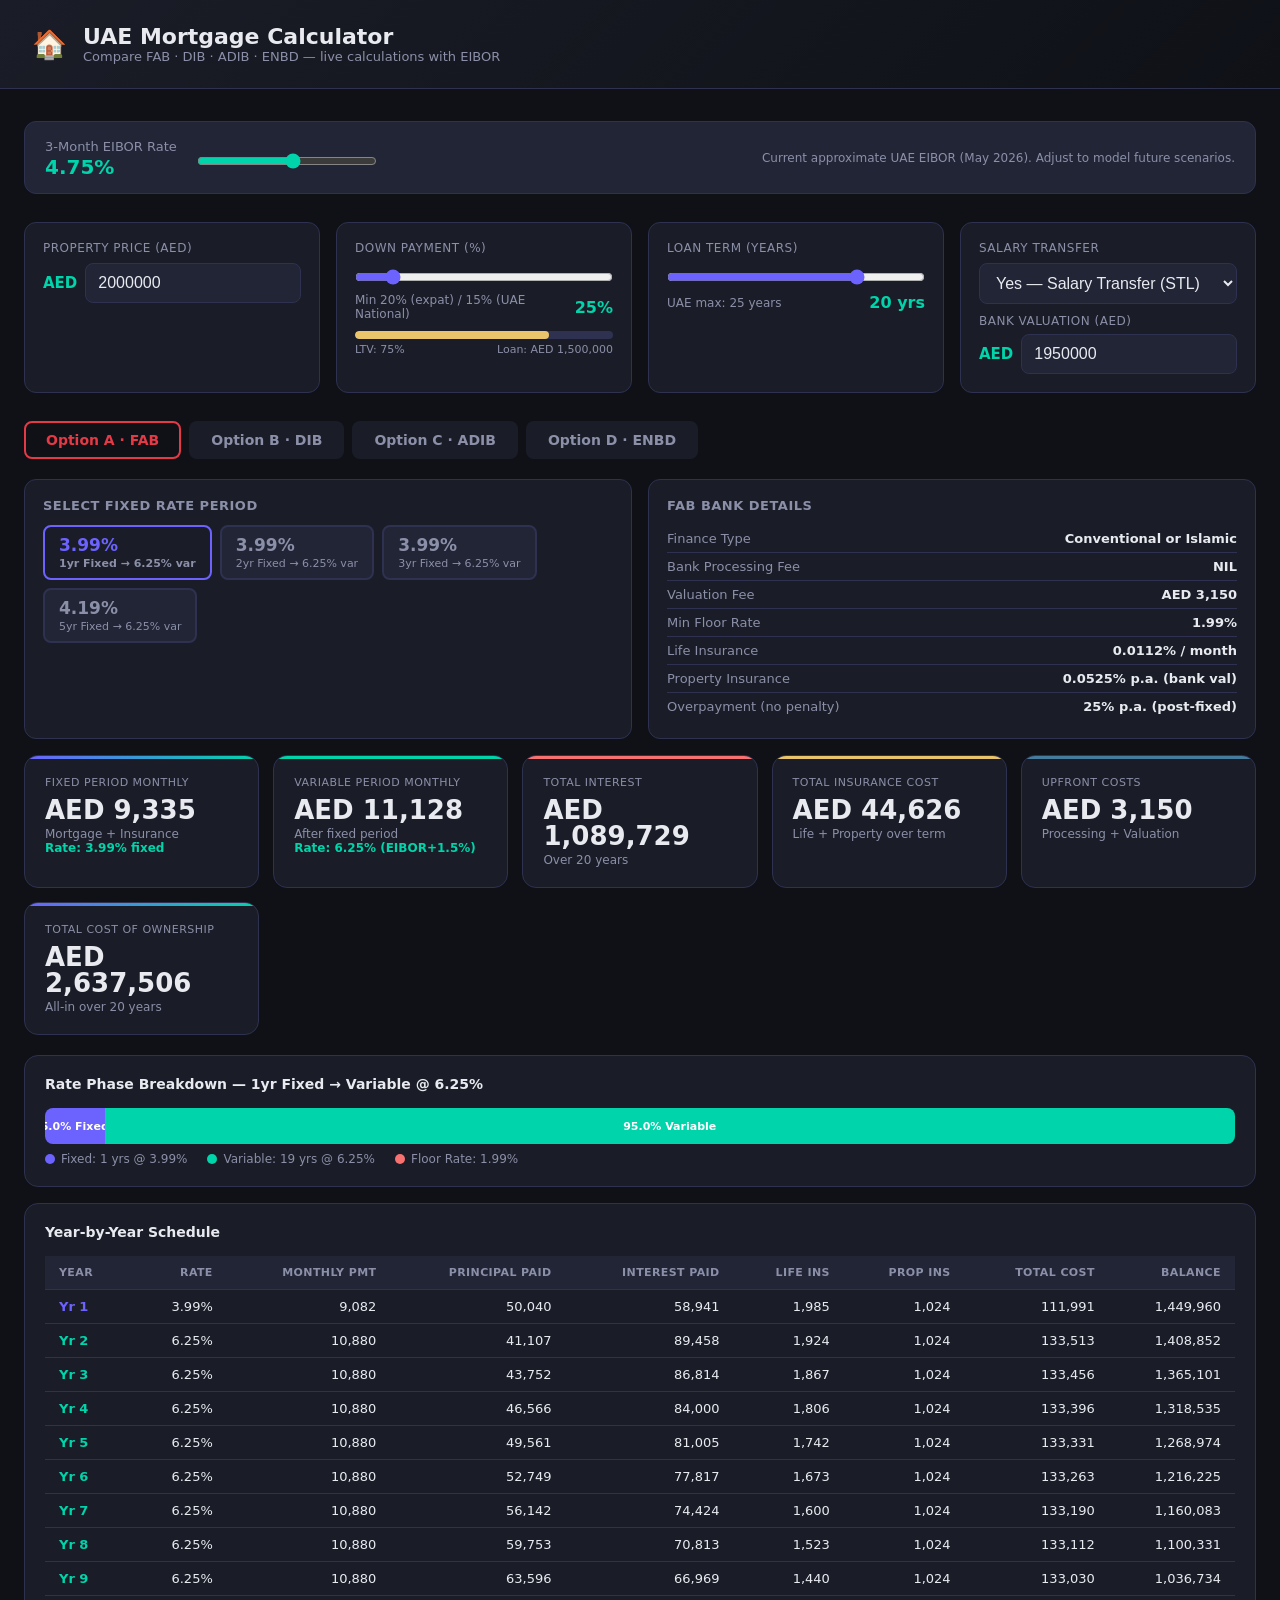
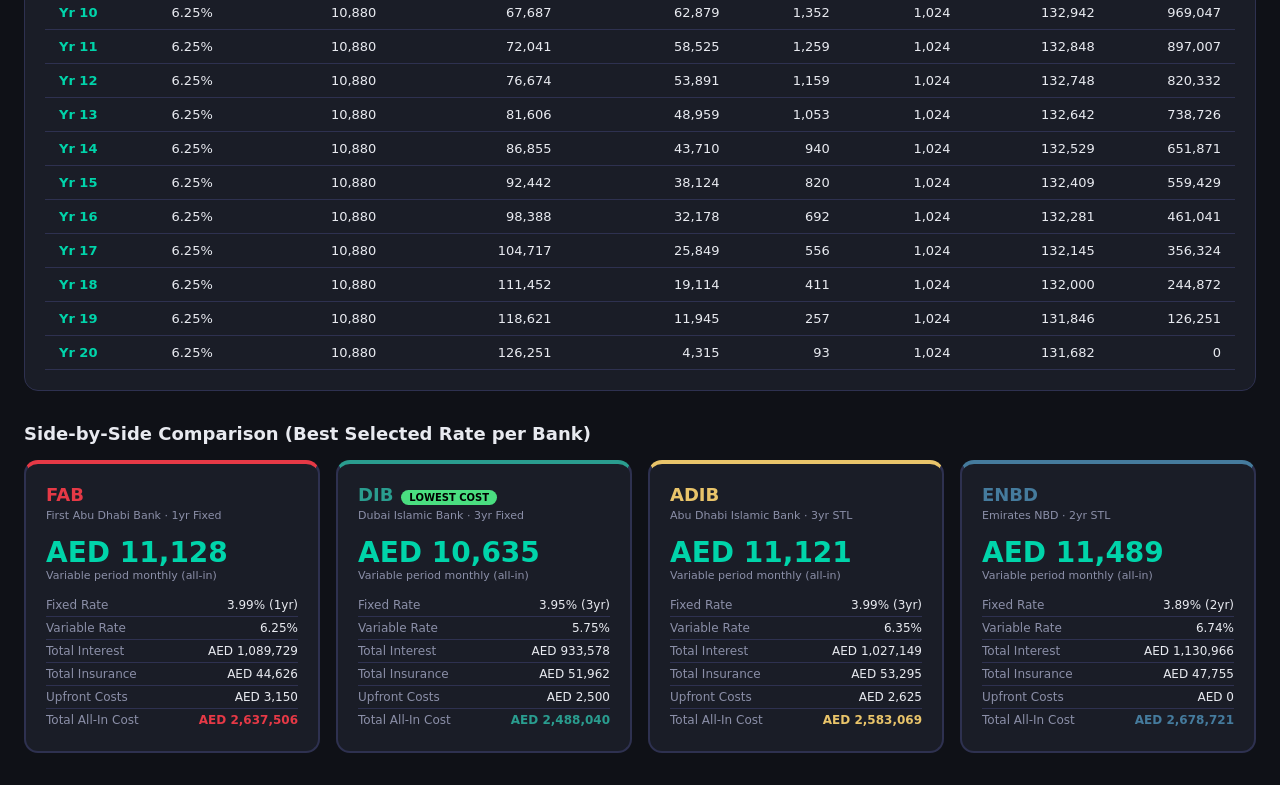
==== index.html @ 743ccb56 "Add UAE mortgage calculator with FAB, DIB, ADIB, ENBD comparison Interactive single-page calculator " ====
<!DOCTYPE html>
<html lang="en">
<head>
<meta charset="UTF-8">
<meta name="viewport" content="width=device-width, initial-scale=1.0">
<title>UAE Mortgage Calculator</title>
<style>
  :root {
    --bg: #0f1117;
    --surface: #1a1d27;
    --surface2: #222536;
    --border: #2e3150;
    --accent: #6c63ff;
    --accent2: #00d4aa;
    --text: #e8eaf0;
    --muted: #8b8fa8;
    --fab: #e63946;
    --dib: #2a9d8f;
    --adib: #e9c46a;
    --enbd: #457b9d;
    --green: #4ade80;
    --red: #f87171;
  }
  * { box-sizing: border-box; margin: 0; padding: 0; }
  body { background: var(--bg); color: var(--text); font-family: 'Segoe UI', system-ui, sans-serif; min-height: 100vh; }

  header {
    background: linear-gradient(135deg, #1a1d27 0%, #0f1117 100%);
    border-bottom: 1px solid var(--border);
    padding: 24px 32px;
    display: flex; align-items: center; gap: 16px;
  }
  header .logo { font-size: 28px; }
  header h1 { font-size: 22px; font-weight: 700; }
  header p { color: var(--muted); font-size: 13px; }

  .container { max-width: 1280px; margin: 0 auto; padding: 32px 24px; }

  /* EIBOR banner */
  .eibor-bar {
    background: var(--surface2);
    border: 1px solid var(--border);
    border-radius: 12px;
    padding: 14px 20px;
    display: flex; align-items: center; gap: 20px;
    margin-bottom: 28px; flex-wrap: wrap;
  }
  .eibor-bar label { color: var(--muted); font-size: 13px; }
  .eibor-bar .val { font-size: 20px; font-weight: 700; color: var(--accent2); }
  .eibor-bar input[type=range] { accent-color: var(--accent2); width: 180px; }
  .eibor-note { font-size: 12px; color: var(--muted); margin-left: auto; }

  /* Input grid */
  .inputs-grid {
    display: grid;
    grid-template-columns: repeat(auto-fit, minmax(220px, 1fr));
    gap: 16px;
    margin-bottom: 28px;
  }
  .input-card {
    background: var(--surface);
    border: 1px solid var(--border);
    border-radius: 12px;
    padding: 18px;
  }
  .input-card label { display: block; font-size: 12px; color: var(--muted); margin-bottom: 8px; letter-spacing: .5px; text-transform: uppercase; }
  .input-card .input-row { display: flex; align-items: center; gap: 8px; }
  .input-card .prefix { color: var(--accent2); font-weight: 700; font-size: 15px; }
  .input-card input[type=number], .input-card select {
    background: var(--surface2);
    border: 1px solid var(--border);
    color: var(--text);
    border-radius: 8px;
    padding: 10px 12px;
    font-size: 16px;
    width: 100%;
    outline: none;
    transition: border-color .2s;
  }
  .input-card input[type=number]:focus, .input-card select:focus { border-color: var(--accent); }
  .input-card select option { background: var(--surface2); }
  .slider-val { font-size: 16px; font-weight: 700; color: var(--accent2); min-width: 60px; text-align: right; }
  input[type=range] { width: 100%; accent-color: var(--accent); margin-top: 6px; }

  /* LTV summary */
  .ltv-bar-wrap { margin-top: 10px; }
  .ltv-bar-bg { height: 8px; background: var(--border); border-radius: 4px; overflow: hidden; }
  .ltv-bar-fill { height: 100%; border-radius: 4px; transition: width .4s, background .4s; }
  .ltv-labels { display: flex; justify-content: space-between; font-size: 11px; color: var(--muted); margin-top: 4px; }

  /* Bank tabs */
  .bank-tabs { display: flex; gap: 8px; margin-bottom: 20px; flex-wrap: wrap; }
  .bank-tab {
    padding: 9px 20px; border-radius: 8px; border: 2px solid transparent;
    cursor: pointer; font-size: 14px; font-weight: 600;
    background: var(--surface); color: var(--muted);
    transition: all .2s;
  }
  .bank-tab:hover { color: var(--text); border-color: var(--border); }
  .bank-tab.active { color: #fff; }
  .bank-tab[data-bank=FAB].active { background: var(--fab)22; border-color: var(--fab); color: var(--fab); }
  .bank-tab[data-bank=DIB].active { background: var(--dib)22; border-color: var(--dib); color: var(--dib); }
  .bank-tab[data-bank=ADIB].active { background: var(--adib)22; border-color: var(--adib); color: var(--adib); }
  .bank-tab[data-bank=ENBD].active { background: var(--enbd)22; border-color: var(--enbd); color: var(--enbd); }

  /* Bank panel */
  .bank-panel { display: none; }
  .bank-panel.active { display: block; }

  .panel-top { display: grid; grid-template-columns: 1fr 1fr; gap: 16px; margin-bottom: 16px; }
  @media(max-width: 700px) { .panel-top { grid-template-columns: 1fr; } }

  .rate-selector {
    background: var(--surface);
    border: 1px solid var(--border);
    border-radius: 12px;
    padding: 18px;
  }
  .rate-selector h3 { font-size: 13px; color: var(--muted); margin-bottom: 12px; text-transform: uppercase; letter-spacing: .5px; }
  .rate-options { display: flex; flex-wrap: wrap; gap: 8px; }
  .rate-opt {
    padding: 8px 14px; border-radius: 8px;
    border: 2px solid var(--border);
    background: var(--surface2);
    color: var(--muted); cursor: pointer; font-size: 13px;
    transition: all .2s;
  }
  .rate-opt:hover { border-color: var(--accent); color: var(--text); }
  .rate-opt.selected { border-color: var(--accent); background: var(--accent)22; color: var(--accent); font-weight: 600; }
  .rate-opt .rate-pct { font-size: 17px; font-weight: 700; display: block; }
  .rate-opt .rate-lbl { font-size: 11px; color: var(--muted); }

  .bank-info-card {
    background: var(--surface);
    border: 1px solid var(--border);
    border-radius: 12px;
    padding: 18px;
  }
  .bank-info-card h3 { font-size: 13px; color: var(--muted); margin-bottom: 12px; text-transform: uppercase; letter-spacing: .5px; }
  .info-row { display: flex; justify-content: space-between; align-items: center; padding: 6px 0; border-bottom: 1px solid var(--border); font-size: 13px; }
  .info-row:last-child { border-bottom: none; }
  .info-row .k { color: var(--muted); }
  .info-row .v { font-weight: 600; color: var(--text); }

  /* Results grid */
  .results-grid {
    display: grid;
    grid-template-columns: repeat(auto-fit, minmax(200px, 1fr));
    gap: 14px;
    margin-bottom: 20px;
  }
  .result-card {
    background: var(--surface);
    border: 1px solid var(--border);
    border-radius: 14px;
    padding: 20px;
    position: relative;
    overflow: hidden;
  }
  .result-card::before {
    content: '';
    position: absolute; top: 0; left: 0; right: 0;
    height: 3px;
    border-radius: 14px 14px 0 0;
  }
  .result-card.accent1::before { background: linear-gradient(90deg, var(--accent), var(--accent2)); }
  .result-card.accent2::before { background: var(--accent2); }
  .result-card.accent3::before { background: var(--red); }
  .result-card.accent4::before { background: var(--adib); }
  .result-card.accent5::before { background: var(--enbd); }
  .result-card .rc-label { font-size: 11px; color: var(--muted); text-transform: uppercase; letter-spacing: .5px; margin-bottom: 8px; }
  .result-card .rc-value { font-size: 26px; font-weight: 800; color: var(--text); line-height: 1; }
  .result-card .rc-sub { font-size: 12px; color: var(--muted); margin-top: 4px; }
  .result-card .rc-aed { font-size: 12px; color: var(--accent2); font-weight: 600; }

  /* Amortisation breakdown */
  .breakdown-wrap {
    background: var(--surface);
    border: 1px solid var(--border);
    border-radius: 14px;
    padding: 20px;
    margin-bottom: 16px;
  }
  .breakdown-wrap h3 { font-size: 14px; font-weight: 700; margin-bottom: 16px; }
  .phase-bar { display: flex; height: 36px; border-radius: 8px; overflow: hidden; margin-bottom: 8px; }
  .phase-seg { display: flex; align-items: center; justify-content: center; font-size: 11px; font-weight: 700; color: #fff; transition: width .5s; overflow: hidden; white-space: nowrap; }
  .seg-fixed { background: var(--accent); }
  .seg-variable { background: var(--accent2); }
  .phase-legend { display: flex; gap: 20px; flex-wrap: wrap; }
  .legend-item { display: flex; align-items: center; gap: 6px; font-size: 12px; color: var(--muted); }
  .legend-dot { width: 10px; height: 10px; border-radius: 50%; }

  /* Year-by-year table */
  .table-wrap { overflow-x: auto; margin-top: 16px; }
  table { width: 100%; border-collapse: collapse; font-size: 13px; }
  thead th { background: var(--surface2); padding: 10px 14px; text-align: right; color: var(--muted); font-size: 11px; text-transform: uppercase; letter-spacing: .4px; border-bottom: 1px solid var(--border); }
  thead th:first-child { text-align: left; }
  tbody tr { border-bottom: 1px solid var(--border); transition: background .15s; }
  tbody tr:hover { background: var(--surface2); }
  tbody td { padding: 9px 14px; text-align: right; }
  tbody td:first-child { text-align: left; color: var(--muted); font-weight: 600; }
  .phase-fixed-row { color: var(--accent) !important; }
  .phase-var-row { color: var(--accent2) !important; }

  /* Comparison section */
  .compare-section { margin-top: 32px; }
  .compare-section h2 { font-size: 18px; font-weight: 700; margin-bottom: 16px; }
  .compare-grid { display: grid; grid-template-columns: repeat(auto-fit, minmax(260px, 1fr)); gap: 16px; }
  .compare-card {
    background: var(--surface);
    border: 2px solid var(--border);
    border-radius: 14px;
    padding: 20px;
    transition: border-color .2s, transform .15s;
    cursor: pointer;
  }
  .compare-card:hover { transform: translateY(-2px); }
  .compare-card[data-bank=FAB] { border-top: 4px solid var(--fab); }
  .compare-card[data-bank=DIB] { border-top: 4px solid var(--dib); }
  .compare-card[data-bank=ADIB] { border-top: 4px solid var(--adib); }
  .compare-card[data-bank=ENBD] { border-top: 4px solid var(--enbd); }
  .compare-card .cc-bank { font-size: 18px; font-weight: 800; margin-bottom: 4px; }
  .compare-card .cc-type { font-size: 11px; color: var(--muted); margin-bottom: 14px; }
  .compare-card .cc-monthly { font-size: 28px; font-weight: 800; color: var(--accent2); }
  .compare-card .cc-monthly-lbl { font-size: 11px; color: var(--muted); }
  .compare-card .cc-rows { margin-top: 12px; }
  .compare-card .cc-row { display: flex; justify-content: space-between; font-size: 12px; padding: 4px 0; border-bottom: 1px solid var(--border); }
  .compare-card .cc-row:last-child { border: none; }
  .compare-card .cc-row .ck { color: var(--muted); }
  .badge-best { background: var(--green); color: #000; font-size: 10px; font-weight: 700; padding: 2px 8px; border-radius: 20px; margin-left: 8px; }

  /* Responsive */
  @media(max-width: 600px) {
    .container { padding: 16px 12px; }
    header { padding: 16px; }
    .result-card .rc-value { font-size: 20px; }
  }
</style>
</head>
<body>

<header>
  <div class="logo">🏠</div>
  <div>
    <h1>UAE Mortgage Calculator</h1>
    <p>Compare FAB · DIB · ADIB · ENBD — live calculations with EIBOR</p>
  </div>
</header>

<div class="container">

  <!-- EIBOR slider -->
  <div class="eibor-bar">
    <div>
      <label>3-Month EIBOR Rate</label>
      <div class="val" id="eiborVal">4.75%</div>
    </div>
    <input type="range" id="eiborSlider" min="1" max="8" step="0.05" value="4.75">
    <div class="eibor-note">Current approximate UAE EIBOR (May 2026). Adjust to model future scenarios.</div>
  </div>

  <!-- Inputs -->
  <div class="inputs-grid">
    <div class="input-card">
      <label>Property Price (AED)</label>
      <div class="input-row">
        <span class="prefix">AED</span>
        <input type="number" id="propPrice" value="2000000" min="500000" step="50000">
      </div>
    </div>
    <div class="input-card">
      <label>Down Payment (%)</label>
      <input type="range" id="dpSlider" min="20" max="60" step="1" value="25">
      <div style="display:flex;justify-content:space-between;align-items:center;margin-top:4px">
        <span style="font-size:12px;color:var(--muted)">Min 20% (expat) / 15% (UAE National)</span>
        <span class="slider-val" id="dpVal">25%</span>
      </div>
      <div class="ltv-bar-wrap">
        <div class="ltv-bar-bg"><div class="ltv-bar-fill" id="ltvFill" style="width:75%;background:var(--accent)"></div></div>
        <div class="ltv-labels"><span>LTV: <span id="ltvPct">75%</span></span><span>Loan: AED <span id="loanAmt">1,500,000</span></span></div>
      </div>
    </div>
    <div class="input-card">
      <label>Loan Term (Years)</label>
      <input type="range" id="termSlider" min="5" max="25" step="1" value="20">
      <div style="display:flex;justify-content:space-between;align-items:center;margin-top:4px">
        <span style="font-size:12px;color:var(--muted)">UAE max: 25 years</span>
        <span class="slider-val" id="termVal">20 yrs</span>
      </div>
    </div>
    <div class="input-card">
      <label>Salary Transfer</label>
      <select id="salaryTransfer">
        <option value="STL">Yes — Salary Transfer (STL)</option>
        <option value="NSTL">No — Non-Salary Transfer (NSTL)</option>
      </select>
      <div style="margin-top:10px">
        <label style="display:block;font-size:12px;color:var(--muted);margin-bottom:6px">Bank Valuation (AED)</label>
        <div class="input-row">
          <span class="prefix">AED</span>
          <input type="number" id="bankVal" value="1950000" min="0" step="50000">
        </div>
      </div>
    </div>
  </div>

  <!-- Bank selector tabs -->
  <div class="bank-tabs">
    <div class="bank-tab active" data-bank="FAB" onclick="switchBank('FAB')">Option A · FAB</div>
    <div class="bank-tab" data-bank="DIB" onclick="switchBank('DIB')">Option B · DIB</div>
    <div class="bank-tab" data-bank="ADIB" onclick="switchBank('ADIB')">Option C · ADIB</div>
    <div class="bank-tab" data-bank="ENBD" onclick="switchBank('ENBD')">Option D · ENBD</div>
  </div>

  <!-- FAB Panel -->
  <div class="bank-panel active" id="panel-FAB">
    <div class="panel-top">
      <div class="rate-selector">
        <h3>Select Fixed Rate Period</h3>
        <div class="rate-options" id="rateOpts-FAB"></div>
      </div>
      <div class="bank-info-card">
        <h3>FAB Bank Details</h3>
        <div class="info-row"><span class="k">Finance Type</span><span class="v">Conventional or Islamic</span></div>
        <div class="info-row"><span class="k">Bank Processing Fee</span><span class="v">NIL</span></div>
        <div class="info-row"><span class="k">Valuation Fee</span><span class="v">AED 3,150</span></div>
        <div class="info-row"><span class="k">Min Floor Rate</span><span class="v">1.99%</span></div>
        <div class="info-row"><span class="k">Life Insurance</span><span class="v">0.0112% / month</span></div>
        <div class="info-row"><span class="k">Property Insurance</span><span class="v">0.0525% p.a. (bank val)</span></div>
        <div class="info-row"><span class="k">Overpayment (no penalty)</span><span class="v">25% p.a. (post-fixed)</span></div>
      </div>
    </div>
    <div class="results-grid" id="results-FAB"></div>
    <div class="breakdown-wrap" id="breakdown-FAB"></div>
    <div class="breakdown-wrap"><h3>Year-by-Year Schedule</h3><div class="table-wrap"><table id="table-FAB"><thead><tr><th>Year</th><th>Rate</th><th>Monthly Pmt</th><th>Principal Paid</th><th>Interest Paid</th><th>Life Ins</th><th>Prop Ins</th><th>Total Cost</th><th>Balance</th></tr></thead><tbody></tbody></table></div></div>
  </div>

  <!-- DIB Panel -->
  <div class="bank-panel" id="panel-DIB">
    <div class="panel-top">
      <div class="rate-selector">
        <h3>Select Fixed Rate Period</h3>
        <div class="rate-options" id="rateOpts-DIB"></div>
      </div>
      <div class="bank-info-card">
        <h3>DIB Bank Details</h3>
        <div class="info-row"><span class="k">Finance Type</span><span class="v">Islamic Only</span></div>
        <div class="info-row"><span class="k">Salary Options</span><span class="v">STL &amp; NSTL</span></div>
        <div class="info-row"><span class="k">Bank Processing Fee</span><span class="v">NIL</span></div>
        <div class="info-row"><span class="k">Valuation Fee</span><span class="v">AED 2,500</span></div>
        <div class="info-row"><span class="k">Min Floor Rate</span><span class="v">1.00%</span></div>
        <div class="info-row"><span class="k">Life Insurance</span><span class="v">0.01849% / month</span></div>
        <div class="info-row"><span class="k">Property Insurance</span><span class="v">0.03325% p.a. (bank val)</span></div>
        <div class="info-row"><span class="k">Overpayment Penalty</span><span class="v">1.05% or AED 10,500 (lower)</span></div>
      </div>
    </div>
    <div class="results-grid" id="results-DIB"></div>
    <div class="breakdown-wrap" id="breakdown-DIB"></div>
    <div class="breakdown-wrap"><h3>Year-by-Year Schedule</h3><div class="table-wrap"><table id="table-DIB"><thead><tr><th>Year</th><th>Rate</th><th>Monthly Pmt</th><th>Principal Paid</th><th>Interest Paid</th><th>Life Ins</th><th>Prop Ins</th><th>Total Cost</th><th>Balance</th></tr></thead><tbody></tbody></table></div></div>
  </div>

  <!-- ADIB Panel -->
  <div class="bank-panel" id="panel-ADIB">
    <div class="panel-top">
      <div class="rate-selector">
        <h3>Select Rate Option</h3>
        <div class="rate-options" id="rateOpts-ADIB"></div>
      </div>
      <div class="bank-info-card">
        <h3>ADIB Bank Details</h3>
        <div class="info-row"><span class="k">Finance Type</span><span class="v">Islamic Only</span></div>
        <div class="info-row"><span class="k">Bank Processing Fee</span><span class="v">NIL</span></div>
        <div class="info-row"><span class="k">Valuation Fee</span><span class="v">AED 2,625</span></div>
        <div class="info-row"><span class="k">Min Floor Rate</span><span class="v" id="adib-floor-display">3.1% (3yr) / 3.25% (5yr)</span></div>
        <div class="info-row"><span class="k">Life Insurance</span><span class="v">0.025% / month (reduces)</span></div>
        <div class="info-row"><span class="k">Property Insurance</span><span class="v">Free</span></div>
        <div class="info-row"><span class="k">Overpayment (no penalty)</span><span class="v">30% p.a.</span></div>
      </div>
    </div>
    <div class="results-grid" id="results-ADIB"></div>
    <div class="breakdown-wrap" id="breakdown-ADIB"></div>
    <div class="breakdown-wrap"><h3>Year-by-Year Schedule</h3><div class="table-wrap"><table id="table-ADIB"><thead><tr><th>Year</th><th>Rate</th><th>Monthly Pmt</th><th>Principal Paid</th><th>Interest Paid</th><th>Life Ins</th><th>Prop Ins</th><th>Total Cost</th><th>Balance</th></tr></thead><tbody></tbody></table></div></div>
  </div>

  <!-- ENBD Panel -->
  <div class="bank-panel" id="panel-ENBD">
    <div class="panel-top">
      <div class="rate-selector">
        <h3>Select Rate Option</h3>
        <div class="rate-options" id="rateOpts-ENBD"></div>
      </div>
      <div class="bank-info-card">
        <h3>ENBD Bank Details</h3>
        <div class="info-row"><span class="k">Finance Type</span><span class="v">Conventional Only</span></div>
        <div class="info-row"><span class="k">Bank Processing Fee</span><span class="v">NIL</span></div>
        <div class="info-row"><span class="k">Valuation Fee</span><span class="v">NIL</span></div>
        <div class="info-row"><span class="k">Min Floor Rate</span><span class="v">No floor rate</span></div>
        <div class="info-row"><span class="k">Life Insurance</span><span class="v">0.0171% / month (optional)</span></div>
        <div class="info-row"><span class="k">Property Insurance</span><span class="v">0.005% / month</span></div>
        <div class="info-row"><span class="k">Overpayment (no penalty)</span><span class="v">25% p.a.</span></div>
      </div>
    </div>
    <div class="results-grid" id="results-ENBD"></div>
    <div class="breakdown-wrap" id="breakdown-ENBD"></div>
    <div class="breakdown-wrap"><h3>Year-by-Year Schedule</h3><div class="table-wrap"><table id="table-ENBD"><thead><tr><th>Year</th><th>Rate</th><th>Monthly Pmt</th><th>Monthly Pmt</th><th>Principal Paid</th><th>Interest Paid</th><th>Life Ins</th><th>Prop Ins</th><th>Total Cost</th><th>Balance</th></tr></thead><tbody></tbody></table></div></div>
  </div>

  <!-- Comparison -->
  <div class="compare-section">
    <h2>Side-by-Side Comparison (Best Selected Rate per Bank)</h2>
    <div class="compare-grid" id="compareGrid"></div>
  </div>

</div>

<script>
// ── State ───────────────────────────────────────────────
let state = {
  propPrice: 2000000,
  dpPct: 25,
  term: 20,
  eibor: 4.75,
  salaryTransfer: 'STL',
  bankVal: 1950000,
  selectedRates: { FAB: 0, DIB: 0, ADIB: 0, ENBD: 0 },
  activeBank: 'FAB'
};

// ── Bank configurations ─────────────────────────────────
function getBankConfig(eibor, stl) {
  const e3 = eibor; // 3-month EIBOR
  const e1 = eibor; // using same for 1-month EIBOR approximation

  return {
    FAB: {
      name: 'FAB', fullName: 'First Abu Dhabi Bank',
      color: '#e63946',
      rates: [
        { label: '1yr Fixed', fixedYears: 1, fixedRate: 3.99, varSpread: 1.5, varBase: e3, floorRate: 1.99 },
        { label: '2yr Fixed', fixedYears: 2, fixedRate: 3.99, varSpread: 1.5, varBase: e3, floorRate: 1.99 },
        { label: '3yr Fixed', fixedYears: 3, fixedRate: 3.99, varSpread: 1.5, varBase: e3, floorRate: 1.99 },
        { label: '5yr Fixed', fixedYears: 5, fixedRate: 4.19, varSpread: 1.5, varBase: e3, floorRate: 1.99 },
      ],
      processingFee: 0,
      valuationFee: 3150,
      lifeInsMonthlyPct: 0.0112 / 100,
      propInsAnnualPct: 0.0525 / 100,
      propInsOnBankVal: true,
    },
    DIB: {
      name: 'DIB', fullName: 'Dubai Islamic Bank',
      color: '#2a9d8f',
      rates: [
        { label: '3yr Fixed', fixedYears: 3, fixedRate: 3.95, varSpread: 1.0, varBase: e3, floorRate: 1.00 },
      ],
      processingFee: 0,
      valuationFee: 2500,
      lifeInsMonthlyPct: 0.01849 / 100,
      propInsAnnualPct: 0.03325 / 100,
      propInsOnBankVal: true,
    },
    ADIB: {
      name: 'ADIB', fullName: 'Abu Dhabi Islamic Bank',
      color: '#e9c46a',
      rates: stl === 'STL' ? [
        { label: '3yr STL', fixedYears: 3, fixedRate: 3.99, varSpread: 1.6, varBase: e1, floorRate: 3.10 },
        { label: '5yr STL', fixedYears: 5, fixedRate: 4.34, varSpread: 1.75, varBase: e1, floorRate: 3.25 },
      ] : [
        { label: '3yr NSTL', fixedYears: 3, fixedRate: 4.24, varSpread: 1.6, varBase: e1, floorRate: 3.10 },
        { label: '5yr NSTL', fixedYears: 5, fixedRate: 4.59, varSpread: 1.75, varBase: e1, floorRate: 3.25 },
      ],
      processingFee: 0,
      valuationFee: 2625,
      lifeInsMonthlyPct: 0.025 / 100,   // 0.025% per month on remaining balance
      propInsAnnualPct: 0,               // Free
      propInsOnBankVal: false,
    },
    ENBD: {
      name: 'ENBD', fullName: 'Emirates NBD',
      color: '#457b9d',
      rates: stl === 'STL' ? [
        { label: '2yr STL', fixedYears: 2, fixedRate: 3.89, varSpread: 1.99, varBase: e1, floorRate: null },
        { label: '3yr STL', fixedYears: 3, fixedRate: 3.99, varSpread: 1.99, varBase: e1, floorRate: null },
      ] : [
        { label: '3yr NSTL', fixedYears: 3, fixedRate: 4.39, varSpread: 1.99, varBase: e1, floorRate: null },
      ],
      processingFee: 0,
      valuationFee: 0,
      lifeInsMonthlyPct: 0.0171 / 100,  // optional - included for full cost view
      propInsMonthlyPct: 0.005 / 100,   // 0.005% per month
      propInsOnBankVal: false,
    }
  };
}

// ── Mortgage math ────────────────────────────────────────
function calcMonthlyPayment(balance, annualRate) {
  const r = annualRate / 100 / 12;
  if (r === 0) return balance; // edge case
  return balance * r / (1 - Math.pow(1 + r, -1));
  // note: term passed separately — payment recalculated each phase
}

function calcMonthlyPaymentN(balance, annualRate, months) {
  const r = annualRate / 100 / 12;
  if (r === 0) return balance / months;
  return balance * r / (1 - Math.pow(1 + r, -months));
}

function buildAmortisation(loanAmount, termYears, rateConfig, bankCfg, bankVal) {
  const { fixedYears, fixedRate, varSpread, varBase, floorRate } = rateConfig;
  const totalMonths = termYears * 12;
  const fixedMonths = Math.min(fixedYears * 12, totalMonths);

  let varRate = varBase + varSpread;
  if (floorRate !== null && floorRate !== undefined) {
    varRate = Math.max(varRate, floorRate);
  }

  let balance = loanAmount;
  const rows = [];

  for (let m = 1; m <= totalMonths; m++) {
    const isFixed = m <= fixedMonths;
    const rate = isFixed ? fixedRate : varRate;
    const remainingMonths = totalMonths - m + 1;
    const payment = calcMonthlyPaymentN(balance, rate, remainingMonths);
    const interestPaid = balance * (rate / 100 / 12);
    const principalPaid = payment - interestPaid;

    // Life insurance on remaining balance
    const lifeIns = balance * bankCfg.lifeInsMonthlyPct;

    // Property insurance
    let propIns = 0;
    if (bankCfg.propInsMonthlyPct) {
      propIns = balance * bankCfg.propInsMonthlyPct;
    } else if (bankCfg.propInsAnnualPct) {
      propIns = (bankVal * bankCfg.propInsAnnualPct) / 12;
    }

    balance = Math.max(0, balance - principalPaid);

    rows.push({ month: m, year: Math.ceil(m / 12), rate, payment, principal: principalPaid, interest: interestPaid, lifeIns, propIns, balance, isFixed });
  }
  return rows;
}

function aggregateByYear(rows) {
  const byYear = {};
  rows.forEach(r => {
    if (!byYear[r.year]) byYear[r.year] = { year: r.year, payment: 0, principal: 0, interest: 0, lifeIns: 0, propIns: 0, balance: 0, rate: r.rate, isFixed: r.isFixed };
    byYear[r.year].payment += r.payment;
    byYear[r.year].principal += r.principal;
    byYear[r.year].interest += r.interest;
    byYear[r.year].lifeIns += r.lifeIns;
    byYear[r.year].propIns += r.propIns;
    byYear[r.year].balance = r.balance;
    byYear[r.year].isFixed = r.isFixed; // last month of year
    byYear[r.year].rate = r.rate;
  });
  return Object.values(byYear);
}

// ── Formatting ───────────────────────────────────────────
const fmt = n => Math.round(n).toLocaleString('en-AE');
const fmtR = n => n.toFixed(2);

// ── Render ───────────────────────────────────────────────
function renderAll() {
  const banks = getBankConfig(state.eibor, state.salaryTransfer);
  const loan = state.propPrice * (1 - state.dpPct / 100);
  const bankVal = state.bankVal;

  ['FAB', 'DIB', 'ADIB', 'ENBD'].forEach(bk => {
    renderBankRateOptions(bk, banks[bk]);
  });

  ['FAB', 'DIB', 'ADIB', 'ENBD'].forEach(bk => {
    renderBankPanel(bk, banks[bk], loan, bankVal);
  });

  renderComparison(banks, loan, bankVal);
}

function renderBankRateOptions(bankKey, cfg) {
  const container = document.getElementById('rateOpts-' + bankKey);
  if (!container) return;
  container.innerHTML = '';
  cfg.rates.forEach((r, i) => {
    const div = document.createElement('div');
    div.className = 'rate-opt' + (state.selectedRates[bankKey] === i ? ' selected' : '');
    const varRate = Math.max(r.varBase + r.varSpread, r.floorRate || 0);
    div.innerHTML = `<span class="rate-pct">${r.fixedRate.toFixed(2)}%</span><span class="rate-lbl">${r.label} → ${varRate.toFixed(2)}% var</span>`;
    div.onclick = () => { state.selectedRates[bankKey] = i; renderAll(); };
    container.appendChild(div);
  });
}

function renderBankPanel(bankKey, cfg, loan, bankVal) {
  const ri = state.selectedRates[bankKey];
  const rateConfig = cfg.rates[ri];
  const term = state.term;

  const rows = buildAmortisation(loan, term, rateConfig, cfg, bankVal);
  const yearRows = aggregateByYear(rows);

  // Summary numbers
  const totalPayments = rows.reduce((s, r) => s + r.payment, 0);
  const totalInterest = rows.reduce((s, r) => s + r.interest, 0);
  const totalLifeIns = rows.reduce((s, r) => s + r.lifeIns, 0);
  const totalPropIns = rows.reduce((s, r) => s + r.propIns, 0);
  const upfrontCosts = cfg.processingFee + cfg.valuationFee;
  const totalCostOfOwnership = totalPayments + totalLifeIns + totalPropIns + upfrontCosts;

  const firstMonthly = rows[0].payment + rows[0].lifeIns + rows[0].propIns;
  const varRate = Math.max(rateConfig.varBase + rateConfig.varSpread, rateConfig.floorRate || 0);
  const varMonthRow = rows.find(r => !r.isFixed);
  const varMonthly = varMonthRow ? varMonthRow.payment + varMonthRow.lifeIns + varMonthRow.propIns : firstMonthly;

  // Results cards
  const resultsEl = document.getElementById('results-' + bankKey);
  resultsEl.innerHTML = `
    <div class="result-card accent1">
      <div class="rc-label">Fixed Period Monthly</div>
      <div class="rc-value">AED ${fmt(firstMonthly)}</div>
      <div class="rc-sub">Mortgage + Insurance</div>
      <div class="rc-aed">Rate: ${rateConfig.fixedRate}% fixed</div>
    </div>
    <div class="result-card accent2">
      <div class="rc-label">Variable Period Monthly</div>
      <div class="rc-value">AED ${fmt(varMonthly)}</div>
      <div class="rc-sub">After fixed period</div>
      <div class="rc-aed">Rate: ${varRate.toFixed(2)}% (EIBOR+${rateConfig.varSpread}%)</div>
    </div>
    <div class="result-card accent3">
      <div class="rc-label">Total Interest</div>
      <div class="rc-value">AED ${fmt(totalInterest)}</div>
      <div class="rc-sub">Over ${term} years</div>
    </div>
    <div class="result-card accent4">
      <div class="rc-label">Total Insurance Cost</div>
      <div class="rc-value">AED ${fmt(totalLifeIns + totalPropIns)}</div>
      <div class="rc-sub">Life + Property over term</div>
    </div>
    <div class="result-card accent5">
      <div class="rc-label">Upfront Costs</div>
      <div class="rc-value">AED ${fmt(upfrontCosts)}</div>
      <div class="rc-sub">Processing + Valuation</div>
    </div>
    <div class="result-card accent1">
      <div class="rc-label">Total Cost of Ownership</div>
      <div class="rc-value">AED ${fmt(totalCostOfOwnership)}</div>
      <div class="rc-sub">All-in over ${term} years</div>
    </div>
  `;

  // Phase bar breakdown
  const fixedPct = (rateConfig.fixedYears / term * 100).toFixed(1);
  const varPct = (100 - parseFloat(fixedPct)).toFixed(1);
  const breakdownEl = document.getElementById('breakdown-' + bankKey);
  breakdownEl.innerHTML = `
    <h3>Rate Phase Breakdown — ${rateConfig.label} → Variable @ ${varRate.toFixed(2)}%</h3>
    <div class="phase-bar">
      <div class="phase-seg seg-fixed" style="width:${fixedPct}%">${fixedPct}% Fixed</div>
      <div class="phase-seg seg-variable" style="width:${varPct}%">${varPct}% Variable</div>
    </div>
    <div class="phase-legend">
      <div class="legend-item"><div class="legend-dot" style="background:var(--accent)"></div><span>Fixed: ${rateConfig.fixedYears} yrs @ ${rateConfig.fixedRate}%</span></div>
      <div class="legend-item"><div class="legend-dot" style="background:var(--accent2)"></div><span>Variable: ${term - rateConfig.fixedYears} yrs @ ${varRate.toFixed(2)}%</span></div>
      ${rateConfig.floorRate ? `<div class="legend-item"><div class="legend-dot" style="background:var(--red)"></div><span>Floor Rate: ${rateConfig.floorRate}%</span></div>` : ''}
    </div>
  `;

  // Year table
  const tbody = document.querySelector('#table-' + bankKey + ' tbody');
  tbody.innerHTML = yearRows.map(yr => `
    <tr>
      <td class="${yr.isFixed ? 'phase-fixed-row' : 'phase-var-row'}">Yr ${yr.year}</td>
      <td>${yr.rate.toFixed(2)}%</td>
      <td>${fmt(yr.payment / 12)}</td>
      <td>${fmt(yr.principal)}</td>
      <td>${fmt(yr.interest)}</td>
      <td>${fmt(yr.lifeIns)}</td>
      <td>${fmt(yr.propIns)}</td>
      <td>${fmt((yr.payment + yr.lifeIns + yr.propIns))}</td>
      <td>${fmt(yr.balance)}</td>
    </tr>
  `).join('');
}

function renderComparison(banks, loan, bankVal) {
  const grid = document.getElementById('compareGrid');
  const summaries = ['FAB', 'DIB', 'ADIB', 'ENBD'].map(bk => {
    const cfg = banks[bk];
    const ri = state.selectedRates[bk];
    const rateConfig = cfg.rates[ri];
    const rows = buildAmortisation(loan, state.term, rateConfig, cfg, bankVal);
    const totalPayments = rows.reduce((s, r) => s + r.payment, 0);
    const totalInterest = rows.reduce((s, r) => s + r.interest, 0);
    const totalLifeIns = rows.reduce((s, r) => s + r.lifeIns, 0);
    const totalPropIns = rows.reduce((s, r) => s + r.propIns, 0);
    const upfront = cfg.processingFee + cfg.valuationFee;
    const totalCost = totalPayments + totalLifeIns + totalPropIns + upfront;
    const varRate = Math.max(rateConfig.varBase + rateConfig.varSpread, rateConfig.floorRate || 0);
    const varMonthRow = rows.find(r => !r.isFixed);
    const varMonthly = varMonthRow ? varMonthRow.payment + varMonthRow.lifeIns + varMonthRow.propIns : rows[0].payment;
    return { bk, cfg, rateConfig, totalInterest, totalLifeIns, totalPropIns, upfront, totalCost, varMonthly, rows };
  });

  const minCost = Math.min(...summaries.map(s => s.totalCost));

  grid.innerHTML = summaries.map(s => {
    const isBest = s.totalCost === minCost;
    const varRate = Math.max(s.rateConfig.varBase + s.rateConfig.varSpread, s.rateConfig.floorRate || 0);
    return `
    <div class="compare-card" data-bank="${s.bk}" onclick="switchBank('${s.bk}')">
      <div class="cc-bank" style="color:${s.cfg.color}">${s.bk}${isBest ? '<span class="badge-best">LOWEST COST</span>' : ''}</div>
      <div class="cc-type">${s.cfg.fullName} · ${s.rateConfig.label}</div>
      <div class="cc-monthly">AED ${fmt(s.varMonthly)}</div>
      <div class="cc-monthly-lbl">Variable period monthly (all-in)</div>
      <div class="cc-rows">
        <div class="cc-row"><span class="ck">Fixed Rate</span><span>${s.rateConfig.fixedRate}% (${s.rateConfig.fixedYears}yr)</span></div>
        <div class="cc-row"><span class="ck">Variable Rate</span><span>${varRate.toFixed(2)}%</span></div>
        <div class="cc-row"><span class="ck">Total Interest</span><span>AED ${fmt(s.totalInterest)}</span></div>
        <div class="cc-row"><span class="ck">Total Insurance</span><span>AED ${fmt(s.totalLifeIns + s.totalPropIns)}</span></div>
        <div class="cc-row"><span class="ck">Upfront Costs</span><span>AED ${fmt(s.upfront)}</span></div>
        <div class="cc-row" style="color:${s.bk === 'FAB' ? 'var(--fab)' : s.bk === 'DIB' ? 'var(--dib)' : s.bk === 'ADIB' ? 'var(--adib)' : 'var(--enbd)'}"><span class="ck">Total All-In Cost</span><span style="font-weight:800">AED ${fmt(s.totalCost)}</span></div>
      </div>
    </div>`;
  }).join('');
}

function switchBank(bank) {
  state.activeBank = bank;
  document.querySelectorAll('.bank-tab').forEach(t => t.classList.toggle('active', t.dataset.bank === bank));
  document.querySelectorAll('.bank-panel').forEach(p => p.classList.toggle('active', p.id === 'panel-' + bank));
}

// ── Event listeners ──────────────────────────────────────
document.getElementById('propPrice').addEventListener('input', e => {
  state.propPrice = +e.target.value || 2000000;
  updateLTV(); renderAll();
});
document.getElementById('dpSlider').addEventListener('input', e => {
  state.dpPct = +e.target.value;
  document.getElementById('dpVal').textContent = state.dpPct + '%';
  updateLTV(); renderAll();
});
document.getElementById('termSlider').addEventListener('input', e => {
  state.term = +e.target.value;
  document.getElementById('termVal').textContent = state.term + ' yrs';
  renderAll();
});
document.getElementById('eiborSlider').addEventListener('input', e => {
  state.eibor = +e.target.value;
  document.getElementById('eiborVal').textContent = state.eibor.toFixed(2) + '%';
  renderAll();
});
document.getElementById('salaryTransfer').addEventListener('change', e => {
  state.salaryTransfer = e.target.value;
  state.selectedRates = { FAB: 0, DIB: 0, ADIB: 0, ENBD: 0 };
  renderAll();
});
document.getElementById('bankVal').addEventListener('input', e => {
  state.bankVal = +e.target.value || state.propPrice * 0.975;
  renderAll();
});

function updateLTV() {
  const ltv = 100 - state.dpPct;
  const loan = state.propPrice * ltv / 100;
  document.getElementById('ltvPct').textContent = ltv + '%';
  document.getElementById('loanAmt').textContent = fmt(loan);
  const fill = document.getElementById('ltvFill');
  fill.style.width = ltv + '%';
  fill.style.background = ltv > 80 ? 'var(--red)' : ltv > 70 ? 'var(--adib)' : 'var(--accent)';
}

// Init
updateLTV();
renderAll();
</script>
</body>
</html>
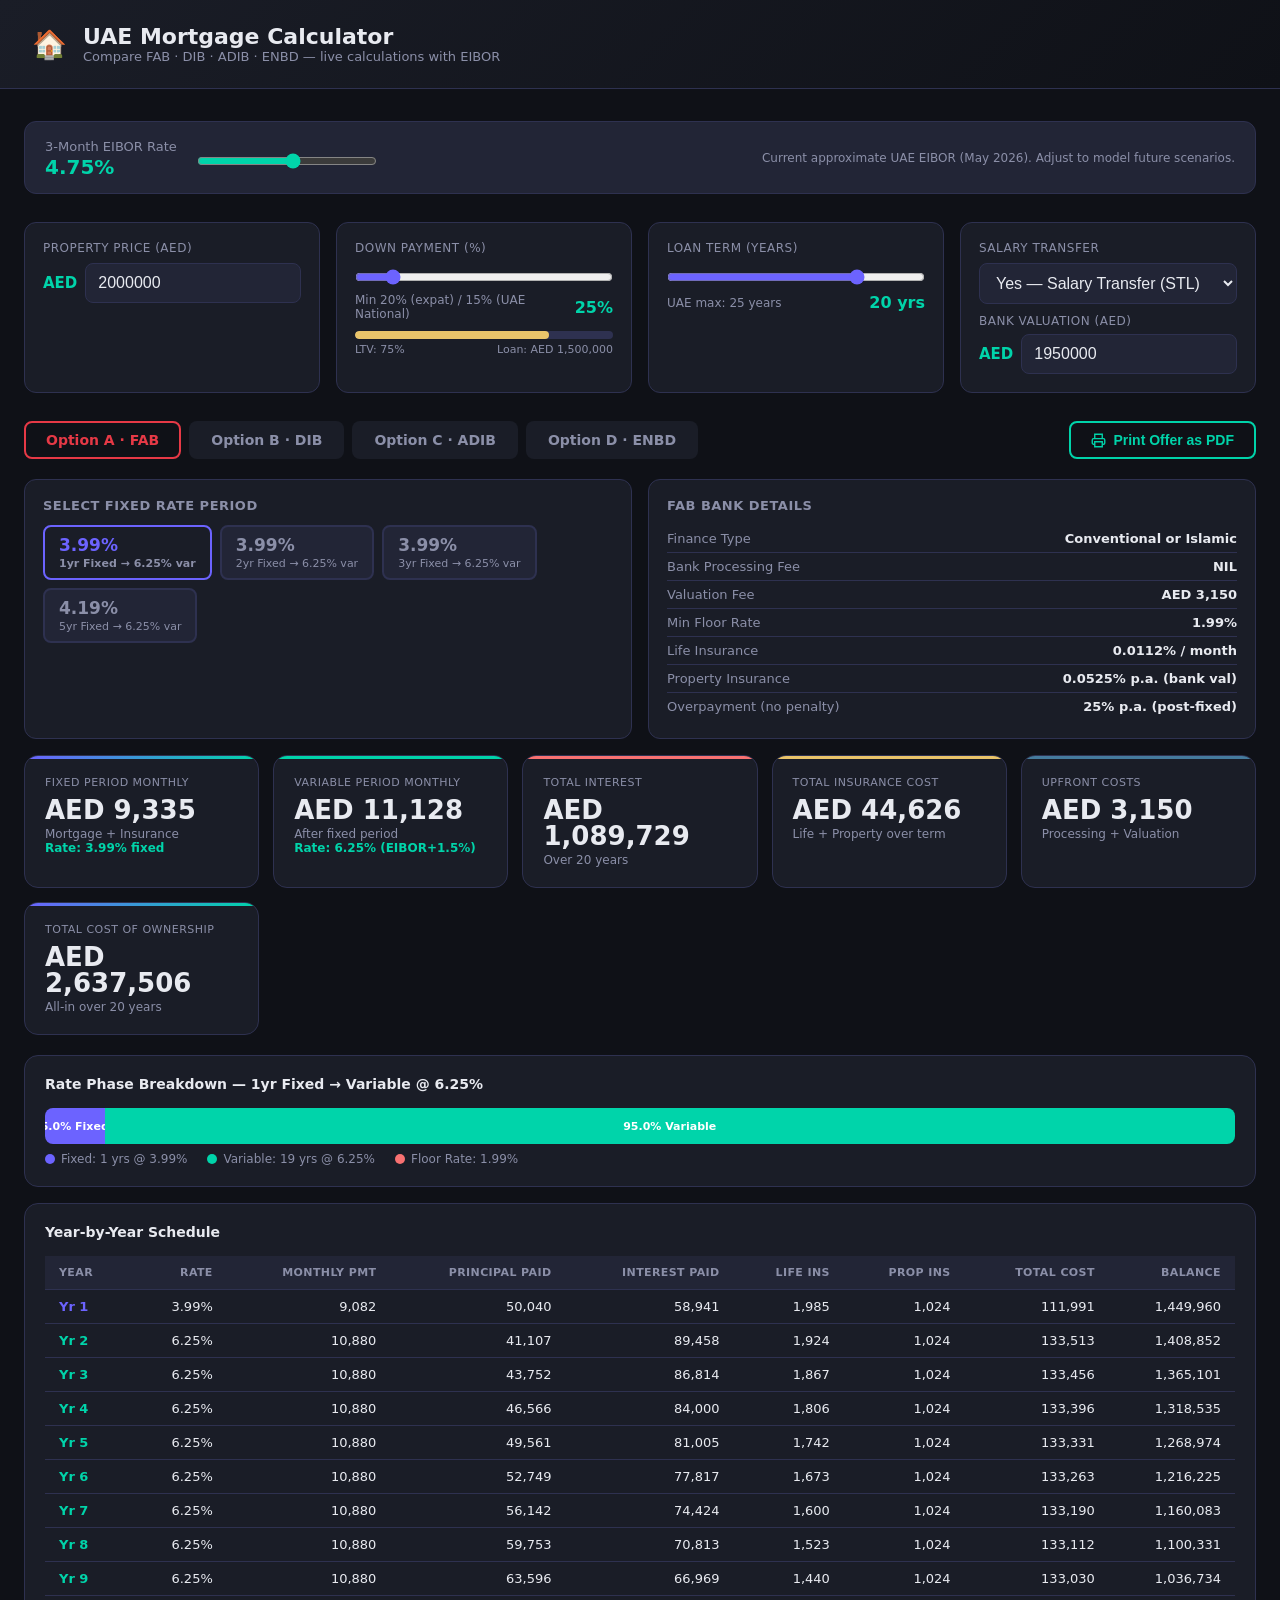
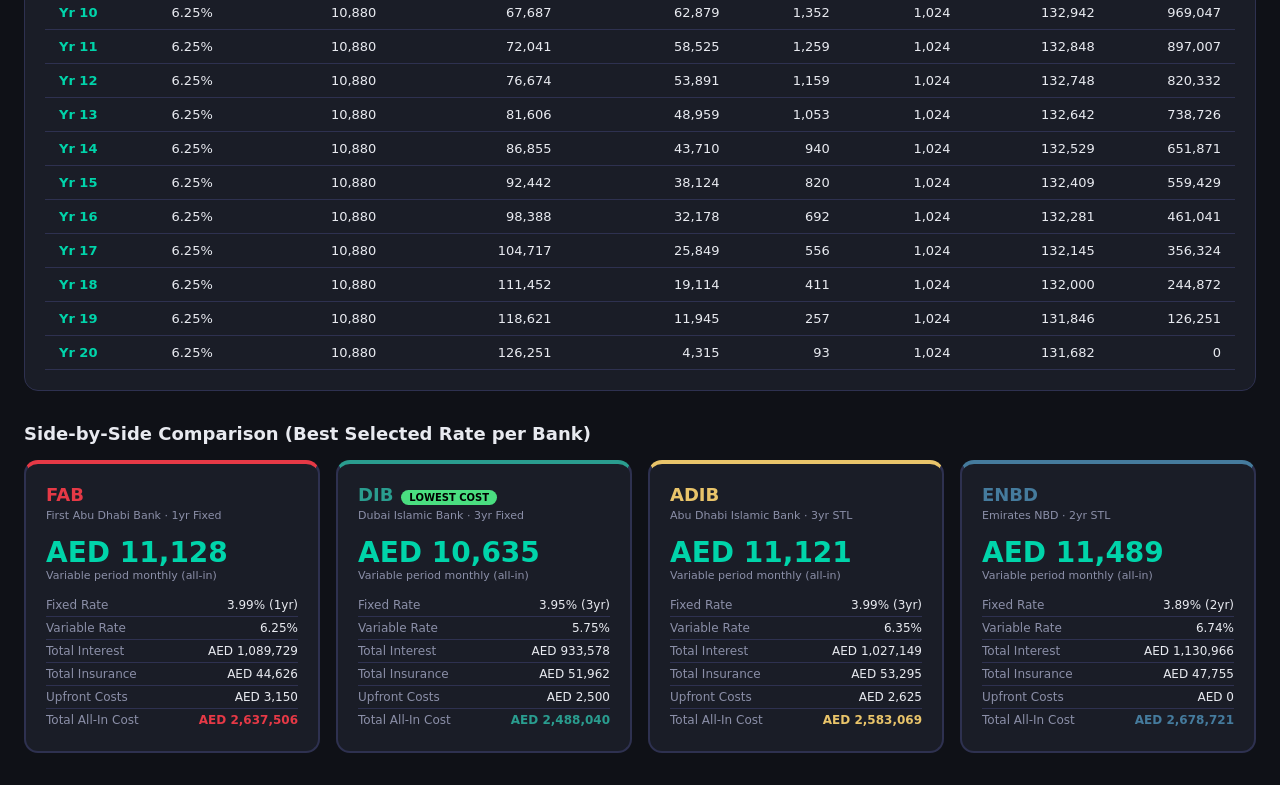
==== commit 9503e864: "Add Print as PDF offer feature Adds a 'Print Offer as PDF' button that generates a clean 2-page offe" ====
--- a/index.html
+++ b/index.html
@@ -229,11 +229,118 @@
   .compare-card .cc-row .ck { color: var(--muted); }
   .badge-best { background: var(--green); color: #000; font-size: 10px; font-weight: 700; padding: 2px 8px; border-radius: 20px; margin-left: 8px; }
 
+  /* Print button */
+  .print-btn {
+    margin-left: auto;
+    padding: 9px 20px;
+    border-radius: 8px;
+    border: 2px solid var(--accent2);
+    background: var(--accent2)18;
+    color: var(--accent2);
+    font-size: 14px; font-weight: 600;
+    cursor: pointer; transition: all .2s;
+    display: flex; align-items: center; gap: 7px;
+  }
+  .print-btn:hover { background: var(--accent2); color: #000; }
+
   /* Responsive */
   @media(max-width: 600px) {
     .container { padding: 16px 12px; }
     header { padding: 16px; }
     .result-card .rc-value { font-size: 20px; }
+  }
+
+  /* ── PRINT STYLES ───────────────────────────────── */
+  #print-offer { display: none; }
+
+  @media print {
+    body > *:not(#print-offer) { display: none !important; }
+    #print-offer {
+      display: block !important;
+      font-family: 'Segoe UI', Arial, sans-serif;
+      color: #111;
+      font-size: 11pt;
+      max-width: 100%;
+      margin: 0;
+      padding: 0;
+    }
+    .po-page { page-break-after: always; }
+    .po-page:last-child { page-break-after: auto; }
+
+    .po-header {
+      display: flex; align-items: flex-start; justify-content: space-between;
+      border-bottom: 3px solid #111;
+      padding-bottom: 12px; margin-bottom: 18px;
+    }
+    .po-header-left h1 { font-size: 20pt; font-weight: 800; margin-bottom: 2px; }
+    .po-header-left p { font-size: 10pt; color: #555; }
+    .po-header-right { text-align: right; font-size: 9pt; color: #555; }
+    .po-header-right .ref { font-size: 11pt; font-weight: 700; color: #111; }
+
+    .po-bank-badge {
+      display: inline-block;
+      padding: 4px 14px; border-radius: 20px;
+      font-weight: 800; font-size: 13pt;
+      margin-bottom: 14px;
+    }
+
+    .po-section { margin-bottom: 18px; }
+    .po-section-title {
+      font-size: 9pt; font-weight: 700; text-transform: uppercase;
+      letter-spacing: 1px; color: #555;
+      border-bottom: 1px solid #ccc;
+      padding-bottom: 4px; margin-bottom: 10px;
+    }
+
+    .po-2col { display: grid; grid-template-columns: 1fr 1fr; gap: 16px; }
+    .po-3col { display: grid; grid-template-columns: 1fr 1fr 1fr; gap: 12px; }
+
+    .po-kv { display: flex; justify-content: space-between; padding: 4px 0; border-bottom: 1px dotted #ddd; font-size: 10pt; }
+    .po-kv:last-child { border-bottom: none; }
+    .po-kv .k { color: #555; }
+    .po-kv .v { font-weight: 600; }
+
+    .po-box {
+      border: 1.5px solid #ccc;
+      border-radius: 4px;
+      padding: 12px;
+    }
+    .po-box-title { font-size: 9pt; font-weight: 700; text-transform: uppercase; color: #555; margin-bottom: 8px; }
+    .po-box-rate { font-size: 18pt; font-weight: 800; color: #111; }
+    .po-box-sub { font-size: 9pt; color: #555; margin-bottom: 8px; }
+
+    .po-total-row {
+      display: flex; justify-content: space-between;
+      padding: 5px 0; font-size: 10pt; border-bottom: 1px dotted #ddd;
+    }
+    .po-total-row.grand {
+      border-top: 2px solid #111; border-bottom: 2px solid #111;
+      font-size: 12pt; font-weight: 800; margin-top: 4px; padding: 7px 0;
+    }
+    .po-total-row .k { color: #555; }
+    .po-total-row.grand .k { color: #111; }
+
+    /* Year table */
+    .po-table { width: 100%; border-collapse: collapse; font-size: 9pt; margin-top: 10px; }
+    .po-table thead th {
+      background: #f0f0f0; padding: 6px 8px;
+      border: 1px solid #ccc; text-align: right;
+      font-size: 8pt; text-transform: uppercase; letter-spacing: .3px;
+    }
+    .po-table thead th:first-child { text-align: left; }
+    .po-table tbody td { padding: 5px 8px; border: 1px solid #e0e0e0; text-align: right; }
+    .po-table tbody td:first-child { text-align: left; font-weight: 600; }
+    .po-table tbody tr:nth-child(even) { background: #fafafa; }
+    .po-table tbody tr.fixed-row { background: #eef2ff; }
+    .po-table tbody tr.var-row { background: #f0fdf9; }
+
+    .po-notes { font-size: 9pt; color: #444; }
+    .po-notes li { margin-bottom: 4px; }
+    .po-disclaimer {
+      margin-top: 16px; padding-top: 10px;
+      border-top: 1px solid #ccc;
+      font-size: 8pt; color: #888;
+    }
   }
 </style>
 </head>
@@ -310,6 +417,10 @@
     <div class="bank-tab" data-bank="DIB" onclick="switchBank('DIB')">Option B · DIB</div>
     <div class="bank-tab" data-bank="ADIB" onclick="switchBank('ADIB')">Option C · ADIB</div>
     <div class="bank-tab" data-bank="ENBD" onclick="switchBank('ENBD')">Option D · ENBD</div>
+    <button class="print-btn" onclick="printOffer()">
+      <svg width="15" height="15" viewBox="0 0 24 24" fill="none" stroke="currentColor" stroke-width="2.2"><path d="M6 9V2h12v7"/><path d="M6 18H4a2 2 0 0 1-2-2v-5a2 2 0 0 1 2-2h16a2 2 0 0 1 2 2v5a2 2 0 0 1-2 2h-2"/><path d="M6 14h12v8H6z"/></svg>
+      Print Offer as PDF
+    </button>
   </div>
 
   <!-- FAB Panel -->
@@ -402,7 +513,7 @@
     </div>
     <div class="results-grid" id="results-ENBD"></div>
     <div class="breakdown-wrap" id="breakdown-ENBD"></div>
-    <div class="breakdown-wrap"><h3>Year-by-Year Schedule</h3><div class="table-wrap"><table id="table-ENBD"><thead><tr><th>Year</th><th>Rate</th><th>Monthly Pmt</th><th>Monthly Pmt</th><th>Principal Paid</th><th>Interest Paid</th><th>Life Ins</th><th>Prop Ins</th><th>Total Cost</th><th>Balance</th></tr></thead><tbody></tbody></table></div></div>
+    <div class="breakdown-wrap"><h3>Year-by-Year Schedule</h3><div class="table-wrap"><table id="table-ENBD"><thead><tr><th>Year</th><th>Rate</th><th>Monthly Pmt</th><th>Principal Paid</th><th>Interest Paid</th><th>Life Ins</th><th>Prop Ins</th><th>Total Cost</th><th>Balance</th></tr></thead><tbody></tbody></table></div></div>
   </div>
 
   <!-- Comparison -->
@@ -412,6 +523,9 @@
   </div>
 
 </div>
+
+<!-- ── PRINT OFFER (hidden, shown only on print) ── -->
+<div id="print-offer"></div>
 
 <script>
 // ── State ───────────────────────────────────────────────
@@ -494,13 +608,6 @@
 }
 
 // ── Mortgage math ────────────────────────────────────────
-function calcMonthlyPayment(balance, annualRate) {
-  const r = annualRate / 100 / 12;
-  if (r === 0) return balance; // edge case
-  return balance * r / (1 - Math.pow(1 + r, -1));
-  // note: term passed separately — payment recalculated each phase
-}
-
 function calcMonthlyPaymentN(balance, annualRate, months) {
   const r = annualRate / 100 / 12;
   if (r === 0) return balance / months;
@@ -780,6 +887,251 @@
 // Init
 updateLTV();
 renderAll();
+
+// ── PRINT OFFER ─────────────────────────────────────────
+function printOffer() {
+  const banks = getBankConfig(state.eibor, state.salaryTransfer);
+  const bk = state.activeBank;
+  const cfg = banks[bk];
+  const ri = state.selectedRates[bk];
+  const rc = cfg.rates[ri];
+  const loan = state.propPrice * (1 - state.dpPct / 100);
+  const dp = state.propPrice * state.dpPct / 100;
+  const bankVal = state.bankVal;
+  const term = state.term;
+
+  const rows = buildAmortisation(loan, term, rc, cfg, bankVal);
+  const yearRows = aggregateByYear(rows);
+
+  const totalPayments = rows.reduce((s,r) => s + r.payment, 0);
+  const totalInterest = rows.reduce((s,r) => s + r.interest, 0);
+  const totalLifeIns = rows.reduce((s,r) => s + r.lifeIns, 0);
+  const totalPropIns = rows.reduce((s,r) => s + r.propIns, 0);
+  const upfront = cfg.processingFee + cfg.valuationFee;
+  const totalCost = totalPayments + totalLifeIns + totalPropIns + upfront;
+
+  const fixedRow = rows[0];
+  const fixedMonthly = fixedRow.payment;
+  const fixedLifeIns = fixedRow.lifeIns;
+  const fixedPropIns = fixedRow.propIns;
+  const fixedTotal = fixedMonthly + fixedLifeIns + fixedPropIns;
+
+  const varMonthRow = rows.find(r => !r.isFixed);
+  const varMonthly  = varMonthRow ? varMonthRow.payment  : fixedMonthly;
+  const varLifeIns  = varMonthRow ? varMonthRow.lifeIns  : fixedLifeIns;
+  const varPropIns  = varMonthRow ? varMonthRow.propIns  : fixedPropIns;
+  const varTotal    = varMonthly + varLifeIns + varPropIns;
+
+  const varRate = Math.max(rc.varBase + rc.varSpread, rc.floorRate || 0);
+  const today = new Date().toLocaleDateString('en-AE', { year:'numeric', month:'long', day:'numeric' });
+  const refNum = 'UAE-MTG-' + Date.now().toString(36).toUpperCase().slice(-6);
+
+  const bankColors = { FAB:'#c0392b', DIB:'#1a7a6e', ADIB:'#b8860b', ENBD:'#2c5f7a' };
+  const bankBg     = { FAB:'#fff0f0', DIB:'#f0faf9', ADIB:'#fffbf0', ENBD:'#f0f5fa' };
+  const color = bankColors[bk] || '#111';
+  const bg    = bankBg[bk]    || '#f9f9f9';
+
+  const bankTermsMap = {
+    FAB: [
+      ['Finance Type', 'Conventional or Islamic'],
+      ['Bank Processing Fee', 'NIL'],
+      ['Valuation Fee', 'AED 3,150'],
+      ['Minimum Floor Rate', '1.99%'],
+      ['Life Insurance', '0.0112% per month on outstanding balance'],
+      ['Property Insurance', '0.0525% p.a. based on bank valuation'],
+      ['Overpayment (penalty-free)', 'Up to 25% of outstanding loan per year (post-fixed period only)'],
+      ['Credit Card Requirement', 'Min AED 5,000 limit required prior to Final Offer Stage'],
+    ],
+    DIB: [
+      ['Finance Type', 'Islamic Finance only'],
+      ['Salary Options', 'Salary Transfer & Non-Salary Transfer'],
+      ['Bank Processing Fee', 'NIL'],
+      ['Valuation Fee', 'AED 2,500'],
+      ['Minimum Floor Rate', '1.00%'],
+      ['Life Insurance', '0.01849% per month (First year free – Property Takaful/Salama)'],
+      ['Property Insurance', '0.03325% p.a. based on bank valuation'],
+      ['Overpayment Penalty', '1.05% of overpayment amount or AED 10,500 – whichever is lower'],
+    ],
+    ADIB: [
+      ['Finance Type', 'Islamic Finance only'],
+      ['Bank Processing Fee', 'NIL'],
+      ['Valuation Fee', 'AED 2,625'],
+      ['Minimum Floor Rate', '3.10% (3yr) / 3.25% (5yr)'],
+      ['Life Insurance', '0.025% per month on outstanding balance (reduces over time)'],
+      ['Property Insurance', 'Free'],
+      ['Overpayment (penalty-free)', 'Up to 30% of outstanding loan per year'],
+      ['Overpayment Penalty (above limit)', '1.05% of overpayment amount or AED 10,500 – whichever is lower'],
+    ],
+    ENBD: [
+      ['Finance Type', 'Conventional Finance only'],
+      ['Bank Processing Fee', 'NIL'],
+      ['Valuation Fee', 'NIL'],
+      ['Minimum Floor Rate', 'No floor rate'],
+      ['Life Insurance', '0.0171% per month / 0.2052% p.a. (OPTIONAL)'],
+      ['Property Insurance', '0.005% per month on outstanding balance'],
+      ['Overpayment (penalty-free)', 'Up to 25% of outstanding loan per year'],
+      ['Overpayment Penalty (above limit)', '1.05% of overpayment amount or AED 10,500 – whichever is lower'],
+    ],
+  };
+
+  const termsRows = (bankTermsMap[bk] || []).map(([k,v]) =>
+    `<div class="po-kv"><span class="k">${k}</span><span class="v">${v}</span></div>`
+  ).join('');
+
+  const yearTableRows = yearRows.map(yr =>
+    `<tr class="${yr.isFixed ? 'fixed-row' : 'var-row'}">
+      <td>Year ${yr.year}</td>
+      <td>${yr.rate.toFixed(2)}%</td>
+      <td>AED ${fmt(yr.payment/12)}</td>
+      <td>AED ${fmt(yr.principal)}</td>
+      <td>AED ${fmt(yr.interest)}</td>
+      <td>AED ${fmt(yr.lifeIns)}</td>
+      <td>AED ${fmt(yr.propIns)}</td>
+      <td>AED ${fmt(yr.payment + yr.lifeIns + yr.propIns)}</td>
+      <td>AED ${fmt(yr.balance)}</td>
+    </tr>`
+  ).join('');
+
+  const varNote = rc.floorRate
+    ? `Variable rate = EIBOR (${state.eibor.toFixed(2)}%) + ${rc.varSpread}% = ${(state.eibor + rc.varSpread).toFixed(2)}%, subject to floor rate of ${rc.floorRate}%.`
+    : `Variable rate = EIBOR (${state.eibor.toFixed(2)}%) + ${rc.varSpread}% = ${(state.eibor + rc.varSpread).toFixed(2)}%. No floor rate applies.`;
+
+  document.getElementById('print-offer').innerHTML = `
+  <div class="po-page">
+    <!-- Header -->
+    <div class="po-header">
+      <div class="po-header-left">
+        <h1>🏠 Mortgage Finance Offer</h1>
+        <p>UAE Property Purchase — Indicative Calculation</p>
+      </div>
+      <div class="po-header-right">
+        <div class="ref">Ref: ${refNum}</div>
+        <div>Date: ${today}</div>
+        <div>EIBOR Rate Used: ${state.eibor.toFixed(2)}%</div>
+        <div>Salary Transfer: ${state.salaryTransfer === 'STL' ? 'Yes (STL)' : 'No (NSTL)'}</div>
+      </div>
+    </div>
+
+    <!-- Selected Bank -->
+    <div style="margin-bottom:16px">
+      <div class="po-bank-badge" style="background:${bg};color:${color};border:2px solid ${color}">
+        ${bk} — ${cfg.fullName}
+      </div>
+      <span style="font-size:11pt;color:#555;margin-left:10px">Selected Rate: <strong>${rc.label}</strong> &nbsp;·&nbsp; Fixed: <strong>${rc.fixedRate}%</strong> for ${rc.fixedYears} year${rc.fixedYears>1?'s':''} &nbsp;·&nbsp; Variable: <strong>${varRate.toFixed(2)}%</strong> (EIBOR + ${rc.varSpread}%)</span>
+    </div>
+
+    <!-- Property + Loan details -->
+    <div class="po-section">
+      <div class="po-section-title">Property &amp; Loan Details</div>
+      <div class="po-2col">
+        <div>
+          <div class="po-kv"><span class="k">Property Purchase Price</span><span class="v">AED ${fmt(state.propPrice)}</span></div>
+          <div class="po-kv"><span class="k">Down Payment (${state.dpPct}%)</span><span class="v">AED ${fmt(dp)}</span></div>
+          <div class="po-kv"><span class="k">Loan / Finance Amount</span><span class="v">AED ${fmt(loan)}</span></div>
+          <div class="po-kv"><span class="k">Loan-to-Value (LTV)</span><span class="v">${100-state.dpPct}%</span></div>
+        </div>
+        <div>
+          <div class="po-kv"><span class="k">Bank Valuation</span><span class="v">AED ${fmt(bankVal)}</span></div>
+          <div class="po-kv"><span class="k">Loan Term</span><span class="v">${term} years (${term*12} months)</span></div>
+          <div class="po-kv"><span class="k">Finance Type</span><span class="v">${bk==='FAB'?'Conventional / Islamic':bk==='ENBD'?'Conventional':'Islamic'}</span></div>
+          <div class="po-kv"><span class="k">Salary Transfer</span><span class="v">${state.salaryTransfer==='STL'?'Yes — Salary Transfer':'No — Non-Salary Transfer'}</span></div>
+        </div>
+      </div>
+    </div>
+
+    <!-- Monthly payment boxes -->
+    <div class="po-section">
+      <div class="po-section-title">Monthly Payment Breakdown</div>
+      <div class="po-2col">
+        <div class="po-box" style="border-color:${color};background:${bg}">
+          <div class="po-box-title">Fixed Period — Years 1 to ${rc.fixedYears}</div>
+          <div class="po-box-rate">${rc.fixedRate.toFixed(2)}%</div>
+          <div class="po-box-sub">Fixed interest rate</div>
+          <div class="po-kv"><span class="k">Mortgage Payment</span><span class="v">AED ${fmt(fixedMonthly)}</span></div>
+          <div class="po-kv"><span class="k">Life Insurance</span><span class="v">AED ${fmt(fixedLifeIns)}</span></div>
+          <div class="po-kv"><span class="k">Property Insurance</span><span class="v">AED ${fmt(fixedPropIns)}</span></div>
+          <div class="po-kv" style="font-weight:800;font-size:11pt;border-top:1.5px solid ${color};padding-top:6px;margin-top:4px">
+            <span>Total Monthly</span><span>AED ${fmt(fixedTotal)}</span>
+          </div>
+        </div>
+        <div class="po-box">
+          <div class="po-box-title">Variable Period — Years ${rc.fixedYears+1} to ${term}</div>
+          <div class="po-box-rate">${varRate.toFixed(2)}%</div>
+          <div class="po-box-sub">EIBOR (${state.eibor.toFixed(2)}%) + ${rc.varSpread}%${rc.floorRate ? ` [floor: ${rc.floorRate}%]` : ''}</div>
+          <div class="po-kv"><span class="k">Mortgage Payment</span><span class="v">AED ${fmt(varMonthly)}</span></div>
+          <div class="po-kv"><span class="k">Life Insurance</span><span class="v">AED ${fmt(varLifeIns)}</span></div>
+          <div class="po-kv"><span class="k">Property Insurance</span><span class="v">AED ${fmt(varPropIns)}</span></div>
+          <div class="po-kv" style="font-weight:800;font-size:11pt;border-top:1.5px solid #999;padding-top:6px;margin-top:4px">
+            <span>Total Monthly</span><span>AED ${fmt(varTotal)}</span>
+          </div>
+        </div>
+      </div>
+    </div>
+
+    <!-- Total cost summary -->
+    <div class="po-section">
+      <div class="po-section-title">Total Cost Summary (${term}-Year Term)</div>
+      <div class="po-total-row"><span class="k">Total Mortgage Payments</span><span>AED ${fmt(totalPayments)}</span></div>
+      <div class="po-total-row"><span class="k">Total Interest / Profit</span><span>AED ${fmt(totalInterest)}</span></div>
+      <div class="po-total-row"><span class="k">Total Life Insurance</span><span>AED ${fmt(totalLifeIns)}</span></div>
+      <div class="po-total-row"><span class="k">Total Property Insurance</span><span>AED ${fmt(totalPropIns)}</span></div>
+      <div class="po-total-row"><span class="k">Upfront Costs (Processing + Valuation)</span><span>AED ${fmt(upfront)}</span></div>
+      <div class="po-total-row grand"><span class="k">TOTAL COST OF OWNERSHIP</span><span>AED ${fmt(totalCost)}</span></div>
+    </div>
+
+    <!-- Bank terms -->
+    <div class="po-section">
+      <div class="po-section-title">Key Bank Terms — ${bk} (${cfg.fullName})</div>
+      ${termsRows}
+    </div>
+  </div>
+
+  <!-- Page 2: amortisation table -->
+  <div class="po-page">
+    <div class="po-header" style="margin-bottom:12px">
+      <div class="po-header-left">
+        <h1 style="font-size:15pt">Year-by-Year Amortisation Schedule</h1>
+        <p>${bk} · ${rc.label} · AED ${fmt(loan)} over ${term} years</p>
+      </div>
+      <div class="po-header-right">
+        <div class="ref">Ref: ${refNum}</div>
+        <div style="margin-top:6px"><span style="background:#eef2ff;padding:2px 8px;border-radius:3px;font-size:8pt">■ Fixed period (${rc.fixedRate}%)</span> &nbsp; <span style="background:#f0fdf9;padding:2px 8px;border-radius:3px;font-size:8pt">■ Variable period (${varRate.toFixed(2)}%)</span></div>
+      </div>
+    </div>
+    <table class="po-table">
+      <thead>
+        <tr>
+          <th>Year</th><th>Rate</th><th>Monthly Pmt</th>
+          <th>Principal (yr)</th><th>Interest (yr)</th>
+          <th>Life Ins (yr)</th><th>Prop Ins (yr)</th>
+          <th>Total Cost (yr)</th><th>Remaining Balance</th>
+        </tr>
+      </thead>
+      <tbody>${yearTableRows}</tbody>
+    </table>
+
+    <!-- Notes -->
+    <div class="po-section" style="margin-top:20px">
+      <div class="po-section-title">Important Notes</div>
+      <ul class="po-notes">
+        <li>${varNote}</li>
+        <li>EIBOR rate used for this calculation: <strong>${state.eibor.toFixed(2)}%</strong>. Actual variable payments will change with each EIBOR reset.</li>
+        <li>Life insurance premium decreases as the outstanding balance reduces over the loan term.</li>
+        ${rc.floorRate ? `<li>A minimum floor rate of <strong>${rc.floorRate}%</strong> applies — the variable rate will not fall below this regardless of EIBOR movements.</li>` : ''}
+        <li>All figures are in UAE Dirhams (AED) and are indicative. Final rates and fees are subject to bank approval and property valuation.</li>
+        <li>Upfront costs (valuation fee: AED ${fmt(cfg.valuationFee)}, processing fee: AED ${fmt(cfg.processingFee)}) are not included in the monthly schedule.</li>
+        <li>This document is for informational purposes only and does not constitute a formal offer or commitment by any bank.</li>
+      </ul>
+    </div>
+
+    <div class="po-disclaimer">
+      Calculated on ${today} using ${state.eibor.toFixed(2)}% EIBOR · Ref: ${refNum} · This is an indicative calculation only. Consult your bank or mortgage advisor for formal offers.
+    </div>
+  </div>
+  `;
+
+  window.print();
+}
 </script>
 </body>
 </html>
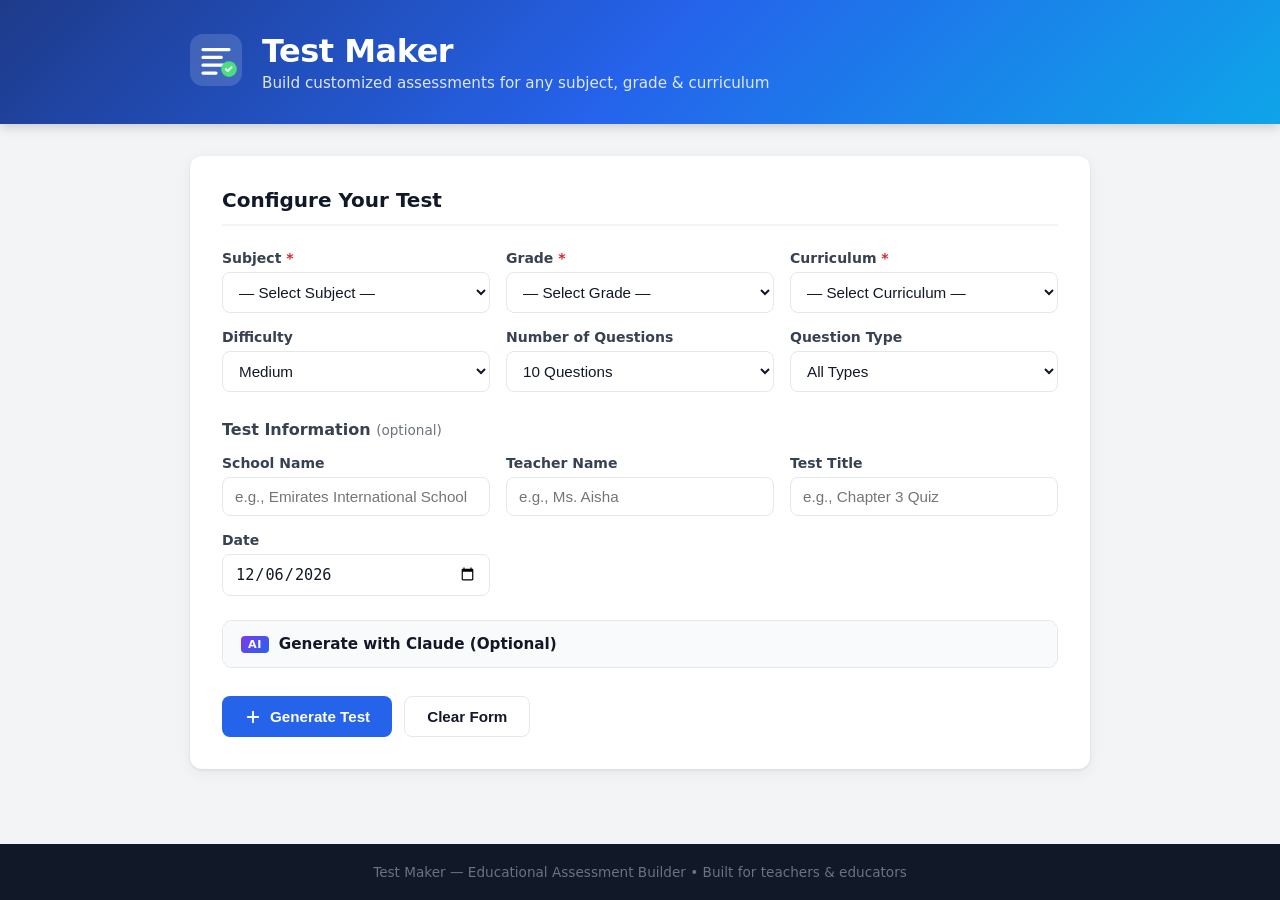
==== commit c1185d5f: "Add Test Maker web application Full-featured educational assessment builder with: - Subject, grade, " ====
--- a/index.html
+++ b/index.html
@@ -1,1137 +1,217 @@
 <!DOCTYPE html>
 <html lang="en">
 <head>
-<meta charset="UTF-8">
-<meta name="viewport" content="width=device-width, initial-scale=1.0">
-<title>UAE Mortgage Calculator</title>
-<style>
-  :root {
-    --bg: #0f1117;
-    --surface: #1a1d27;
-    --surface2: #222536;
-    --border: #2e3150;
-    --accent: #6c63ff;
-    --accent2: #00d4aa;
-    --text: #e8eaf0;
-    --muted: #8b8fa8;
-    --fab: #e63946;
-    --dib: #2a9d8f;
-    --adib: #e9c46a;
-    --enbd: #457b9d;
-    --green: #4ade80;
-    --red: #f87171;
-  }
-  * { box-sizing: border-box; margin: 0; padding: 0; }
-  body { background: var(--bg); color: var(--text); font-family: 'Segoe UI', system-ui, sans-serif; min-height: 100vh; }
-
-  header {
-    background: linear-gradient(135deg, #1a1d27 0%, #0f1117 100%);
-    border-bottom: 1px solid var(--border);
-    padding: 24px 32px;
-    display: flex; align-items: center; gap: 16px;
-  }
-  header .logo { font-size: 28px; }
-  header h1 { font-size: 22px; font-weight: 700; }
-  header p { color: var(--muted); font-size: 13px; }
-
-  .container { max-width: 1280px; margin: 0 auto; padding: 32px 24px; }
-
-  /* EIBOR banner */
-  .eibor-bar {
-    background: var(--surface2);
-    border: 1px solid var(--border);
-    border-radius: 12px;
-    padding: 14px 20px;
-    display: flex; align-items: center; gap: 20px;
-    margin-bottom: 28px; flex-wrap: wrap;
-  }
-  .eibor-bar label { color: var(--muted); font-size: 13px; }
-  .eibor-bar .val { font-size: 20px; font-weight: 700; color: var(--accent2); }
-  .eibor-bar input[type=range] { accent-color: var(--accent2); width: 180px; }
-  .eibor-note { font-size: 12px; color: var(--muted); margin-left: auto; }
-
-  /* Input grid */
-  .inputs-grid {
-    display: grid;
-    grid-template-columns: repeat(auto-fit, minmax(220px, 1fr));
-    gap: 16px;
-    margin-bottom: 28px;
-  }
-  .input-card {
-    background: var(--surface);
-    border: 1px solid var(--border);
-    border-radius: 12px;
-    padding: 18px;
-  }
-  .input-card label { display: block; font-size: 12px; color: var(--muted); margin-bottom: 8px; letter-spacing: .5px; text-transform: uppercase; }
-  .input-card .input-row { display: flex; align-items: center; gap: 8px; }
-  .input-card .prefix { color: var(--accent2); font-weight: 700; font-size: 15px; }
-  .input-card input[type=number], .input-card select {
-    background: var(--surface2);
-    border: 1px solid var(--border);
-    color: var(--text);
-    border-radius: 8px;
-    padding: 10px 12px;
-    font-size: 16px;
-    width: 100%;
-    outline: none;
-    transition: border-color .2s;
-  }
-  .input-card input[type=number]:focus, .input-card select:focus { border-color: var(--accent); }
-  .input-card select option { background: var(--surface2); }
-  .slider-val { font-size: 16px; font-weight: 700; color: var(--accent2); min-width: 60px; text-align: right; }
-  input[type=range] { width: 100%; accent-color: var(--accent); margin-top: 6px; }
-
-  /* LTV summary */
-  .ltv-bar-wrap { margin-top: 10px; }
-  .ltv-bar-bg { height: 8px; background: var(--border); border-radius: 4px; overflow: hidden; }
-  .ltv-bar-fill { height: 100%; border-radius: 4px; transition: width .4s, background .4s; }
-  .ltv-labels { display: flex; justify-content: space-between; font-size: 11px; color: var(--muted); margin-top: 4px; }
-
-  /* Bank tabs */
-  .bank-tabs { display: flex; gap: 8px; margin-bottom: 20px; flex-wrap: wrap; }
-  .bank-tab {
-    padding: 9px 20px; border-radius: 8px; border: 2px solid transparent;
-    cursor: pointer; font-size: 14px; font-weight: 600;
-    background: var(--surface); color: var(--muted);
-    transition: all .2s;
-  }
-  .bank-tab:hover { color: var(--text); border-color: var(--border); }
-  .bank-tab.active { color: #fff; }
-  .bank-tab[data-bank=FAB].active { background: var(--fab)22; border-color: var(--fab); color: var(--fab); }
-  .bank-tab[data-bank=DIB].active { background: var(--dib)22; border-color: var(--dib); color: var(--dib); }
-  .bank-tab[data-bank=ADIB].active { background: var(--adib)22; border-color: var(--adib); color: var(--adib); }
-  .bank-tab[data-bank=ENBD].active { background: var(--enbd)22; border-color: var(--enbd); color: var(--enbd); }
-
-  /* Bank panel */
-  .bank-panel { display: none; }
-  .bank-panel.active { display: block; }
-
-  .panel-top { display: grid; grid-template-columns: 1fr 1fr; gap: 16px; margin-bottom: 16px; }
-  @media(max-width: 700px) { .panel-top { grid-template-columns: 1fr; } }
-
-  .rate-selector {
-    background: var(--surface);
-    border: 1px solid var(--border);
-    border-radius: 12px;
-    padding: 18px;
-  }
-  .rate-selector h3 { font-size: 13px; color: var(--muted); margin-bottom: 12px; text-transform: uppercase; letter-spacing: .5px; }
-  .rate-options { display: flex; flex-wrap: wrap; gap: 8px; }
-  .rate-opt {
-    padding: 8px 14px; border-radius: 8px;
-    border: 2px solid var(--border);
-    background: var(--surface2);
-    color: var(--muted); cursor: pointer; font-size: 13px;
-    transition: all .2s;
-  }
-  .rate-opt:hover { border-color: var(--accent); color: var(--text); }
-  .rate-opt.selected { border-color: var(--accent); background: var(--accent)22; color: var(--accent); font-weight: 600; }
-  .rate-opt .rate-pct { font-size: 17px; font-weight: 700; display: block; }
-  .rate-opt .rate-lbl { font-size: 11px; color: var(--muted); }
-
-  .bank-info-card {
-    background: var(--surface);
-    border: 1px solid var(--border);
-    border-radius: 12px;
-    padding: 18px;
-  }
-  .bank-info-card h3 { font-size: 13px; color: var(--muted); margin-bottom: 12px; text-transform: uppercase; letter-spacing: .5px; }
-  .info-row { display: flex; justify-content: space-between; align-items: center; padding: 6px 0; border-bottom: 1px solid var(--border); font-size: 13px; }
-  .info-row:last-child { border-bottom: none; }
-  .info-row .k { color: var(--muted); }
-  .info-row .v { font-weight: 600; color: var(--text); }
-
-  /* Results grid */
-  .results-grid {
-    display: grid;
-    grid-template-columns: repeat(auto-fit, minmax(200px, 1fr));
-    gap: 14px;
-    margin-bottom: 20px;
-  }
-  .result-card {
-    background: var(--surface);
-    border: 1px solid var(--border);
-    border-radius: 14px;
-    padding: 20px;
-    position: relative;
-    overflow: hidden;
-  }
-  .result-card::before {
-    content: '';
-    position: absolute; top: 0; left: 0; right: 0;
-    height: 3px;
-    border-radius: 14px 14px 0 0;
-  }
-  .result-card.accent1::before { background: linear-gradient(90deg, var(--accent), var(--accent2)); }
-  .result-card.accent2::before { background: var(--accent2); }
-  .result-card.accent3::before { background: var(--red); }
-  .result-card.accent4::before { background: var(--adib); }
-  .result-card.accent5::before { background: var(--enbd); }
-  .result-card .rc-label { font-size: 11px; color: var(--muted); text-transform: uppercase; letter-spacing: .5px; margin-bottom: 8px; }
-  .result-card .rc-value { font-size: 26px; font-weight: 800; color: var(--text); line-height: 1; }
-  .result-card .rc-sub { font-size: 12px; color: var(--muted); margin-top: 4px; }
-  .result-card .rc-aed { font-size: 12px; color: var(--accent2); font-weight: 600; }
-
-  /* Amortisation breakdown */
-  .breakdown-wrap {
-    background: var(--surface);
-    border: 1px solid var(--border);
-    border-radius: 14px;
-    padding: 20px;
-    margin-bottom: 16px;
-  }
-  .breakdown-wrap h3 { font-size: 14px; font-weight: 700; margin-bottom: 16px; }
-  .phase-bar { display: flex; height: 36px; border-radius: 8px; overflow: hidden; margin-bottom: 8px; }
-  .phase-seg { display: flex; align-items: center; justify-content: center; font-size: 11px; font-weight: 700; color: #fff; transition: width .5s; overflow: hidden; white-space: nowrap; }
-  .seg-fixed { background: var(--accent); }
-  .seg-variable { background: var(--accent2); }
-  .phase-legend { display: flex; gap: 20px; flex-wrap: wrap; }
-  .legend-item { display: flex; align-items: center; gap: 6px; font-size: 12px; color: var(--muted); }
-  .legend-dot { width: 10px; height: 10px; border-radius: 50%; }
-
-  /* Year-by-year table */
-  .table-wrap { overflow-x: auto; margin-top: 16px; }
-  table { width: 100%; border-collapse: collapse; font-size: 13px; }
-  thead th { background: var(--surface2); padding: 10px 14px; text-align: right; color: var(--muted); font-size: 11px; text-transform: uppercase; letter-spacing: .4px; border-bottom: 1px solid var(--border); }
-  thead th:first-child { text-align: left; }
-  tbody tr { border-bottom: 1px solid var(--border); transition: background .15s; }
-  tbody tr:hover { background: var(--surface2); }
-  tbody td { padding: 9px 14px; text-align: right; }
-  tbody td:first-child { text-align: left; color: var(--muted); font-weight: 600; }
-  .phase-fixed-row { color: var(--accent) !important; }
-  .phase-var-row { color: var(--accent2) !important; }
-
-  /* Comparison section */
-  .compare-section { margin-top: 32px; }
-  .compare-section h2 { font-size: 18px; font-weight: 700; margin-bottom: 16px; }
-  .compare-grid { display: grid; grid-template-columns: repeat(auto-fit, minmax(260px, 1fr)); gap: 16px; }
-  .compare-card {
-    background: var(--surface);
-    border: 2px solid var(--border);
-    border-radius: 14px;
-    padding: 20px;
-    transition: border-color .2s, transform .15s;
-    cursor: pointer;
-  }
-  .compare-card:hover { transform: translateY(-2px); }
-  .compare-card[data-bank=FAB] { border-top: 4px solid var(--fab); }
-  .compare-card[data-bank=DIB] { border-top: 4px solid var(--dib); }
-  .compare-card[data-bank=ADIB] { border-top: 4px solid var(--adib); }
-  .compare-card[data-bank=ENBD] { border-top: 4px solid var(--enbd); }
-  .compare-card .cc-bank { font-size: 18px; font-weight: 800; margin-bottom: 4px; }
-  .compare-card .cc-type { font-size: 11px; color: var(--muted); margin-bottom: 14px; }
-  .compare-card .cc-monthly { font-size: 28px; font-weight: 800; color: var(--accent2); }
-  .compare-card .cc-monthly-lbl { font-size: 11px; color: var(--muted); }
-  .compare-card .cc-rows { margin-top: 12px; }
-  .compare-card .cc-row { display: flex; justify-content: space-between; font-size: 12px; padding: 4px 0; border-bottom: 1px solid var(--border); }
-  .compare-card .cc-row:last-child { border: none; }
-  .compare-card .cc-row .ck { color: var(--muted); }
-  .badge-best { background: var(--green); color: #000; font-size: 10px; font-weight: 700; padding: 2px 8px; border-radius: 20px; margin-left: 8px; }
-
-  /* Print button */
-  .print-btn {
-    margin-left: auto;
-    padding: 9px 20px;
-    border-radius: 8px;
-    border: 2px solid var(--accent2);
-    background: var(--accent2)18;
-    color: var(--accent2);
-    font-size: 14px; font-weight: 600;
-    cursor: pointer; transition: all .2s;
-    display: flex; align-items: center; gap: 7px;
-  }
-  .print-btn:hover { background: var(--accent2); color: #000; }
-
-  /* Responsive */
-  @media(max-width: 600px) {
-    .container { padding: 16px 12px; }
-    header { padding: 16px; }
-    .result-card .rc-value { font-size: 20px; }
-  }
-
-  /* ── PRINT STYLES ───────────────────────────────── */
-  #print-offer { display: none; }
-
-  @media print {
-    body > *:not(#print-offer) { display: none !important; }
-    #print-offer {
-      display: block !important;
-      font-family: 'Segoe UI', Arial, sans-serif;
-      color: #111;
-      font-size: 11pt;
-      max-width: 100%;
-      margin: 0;
-      padding: 0;
-    }
-    .po-page { page-break-after: always; }
-    .po-page:last-child { page-break-after: auto; }
-
-    .po-header {
-      display: flex; align-items: flex-start; justify-content: space-between;
-      border-bottom: 3px solid #111;
-      padding-bottom: 12px; margin-bottom: 18px;
-    }
-    .po-header-left h1 { font-size: 20pt; font-weight: 800; margin-bottom: 2px; }
-    .po-header-left p { font-size: 10pt; color: #555; }
-    .po-header-right { text-align: right; font-size: 9pt; color: #555; }
-    .po-header-right .ref { font-size: 11pt; font-weight: 700; color: #111; }
-
-    .po-bank-badge {
-      display: inline-block;
-      padding: 4px 14px; border-radius: 20px;
-      font-weight: 800; font-size: 13pt;
-      margin-bottom: 14px;
-    }
-
-    .po-section { margin-bottom: 18px; }
-    .po-section-title {
-      font-size: 9pt; font-weight: 700; text-transform: uppercase;
-      letter-spacing: 1px; color: #555;
-      border-bottom: 1px solid #ccc;
-      padding-bottom: 4px; margin-bottom: 10px;
-    }
-
-    .po-2col { display: grid; grid-template-columns: 1fr 1fr; gap: 16px; }
-    .po-3col { display: grid; grid-template-columns: 1fr 1fr 1fr; gap: 12px; }
-
-    .po-kv { display: flex; justify-content: space-between; padding: 4px 0; border-bottom: 1px dotted #ddd; font-size: 10pt; }
-    .po-kv:last-child { border-bottom: none; }
-    .po-kv .k { color: #555; }
-    .po-kv .v { font-weight: 600; }
-
-    .po-box {
-      border: 1.5px solid #ccc;
-      border-radius: 4px;
-      padding: 12px;
-    }
-    .po-box-title { font-size: 9pt; font-weight: 700; text-transform: uppercase; color: #555; margin-bottom: 8px; }
-    .po-box-rate { font-size: 18pt; font-weight: 800; color: #111; }
-    .po-box-sub { font-size: 9pt; color: #555; margin-bottom: 8px; }
-
-    .po-total-row {
-      display: flex; justify-content: space-between;
-      padding: 5px 0; font-size: 10pt; border-bottom: 1px dotted #ddd;
-    }
-    .po-total-row.grand {
-      border-top: 2px solid #111; border-bottom: 2px solid #111;
-      font-size: 12pt; font-weight: 800; margin-top: 4px; padding: 7px 0;
-    }
-    .po-total-row .k { color: #555; }
-    .po-total-row.grand .k { color: #111; }
-
-    /* Year table */
-    .po-table { width: 100%; border-collapse: collapse; font-size: 9pt; margin-top: 10px; }
-    .po-table thead th {
-      background: #f0f0f0; padding: 6px 8px;
-      border: 1px solid #ccc; text-align: right;
-      font-size: 8pt; text-transform: uppercase; letter-spacing: .3px;
-    }
-    .po-table thead th:first-child { text-align: left; }
-    .po-table tbody td { padding: 5px 8px; border: 1px solid #e0e0e0; text-align: right; }
-    .po-table tbody td:first-child { text-align: left; font-weight: 600; }
-    .po-table tbody tr:nth-child(even) { background: #fafafa; }
-    .po-table tbody tr.fixed-row { background: #eef2ff; }
-    .po-table tbody tr.var-row { background: #f0fdf9; }
-
-    .po-notes { font-size: 9pt; color: #444; }
-    .po-notes li { margin-bottom: 4px; }
-    .po-disclaimer {
-      margin-top: 16px; padding-top: 10px;
-      border-top: 1px solid #ccc;
-      font-size: 8pt; color: #888;
-    }
-  }
-</style>
+  <meta charset="UTF-8" />
+  <meta name="viewport" content="width=device-width, initial-scale=1.0" />
+  <title>Test Maker — Educational Assessment Builder</title>
+  <link rel="stylesheet" href="style.css" />
 </head>
 <body>
 
-<header>
-  <div class="logo">🏠</div>
-  <div>
-    <h1>UAE Mortgage Calculator</h1>
-    <p>Compare FAB · DIB · ADIB · ENBD — live calculations with EIBOR</p>
-  </div>
-</header>
-
-<div class="container">
-
-  <!-- EIBOR slider -->
-  <div class="eibor-bar">
-    <div>
-      <label>3-Month EIBOR Rate</label>
-      <div class="val" id="eiborVal">4.75%</div>
-    </div>
-    <input type="range" id="eiborSlider" min="1" max="8" step="0.05" value="4.75">
-    <div class="eibor-note">Current approximate UAE EIBOR (May 2026). Adjust to model future scenarios.</div>
-  </div>
-
-  <!-- Inputs -->
-  <div class="inputs-grid">
-    <div class="input-card">
-      <label>Property Price (AED)</label>
-      <div class="input-row">
-        <span class="prefix">AED</span>
-        <input type="number" id="propPrice" value="2000000" min="500000" step="50000">
+  <header>
+    <div class="header-inner">
+      <div class="header-logo">
+        <svg viewBox="0 0 40 40" fill="none" xmlns="http://www.w3.org/2000/svg">
+          <rect width="40" height="40" rx="10" fill="white" fill-opacity="0.15"/>
+          <path d="M10 12h20M10 18h14M10 24h18M10 30h10" stroke="white" stroke-width="2.5" stroke-linecap="round"/>
+          <circle cx="30" cy="27" r="6" fill="#4ade80"/>
+          <path d="M27.5 27l1.5 1.5 3-3" stroke="white" stroke-width="1.5" stroke-linecap="round" stroke-linejoin="round"/>
+        </svg>
+      </div>
+      <div>
+        <h1>Test Maker</h1>
+        <p>Build customized assessments for any subject, grade &amp; curriculum</p>
       </div>
     </div>
-    <div class="input-card">
-      <label>Down Payment (%)</label>
-      <input type="range" id="dpSlider" min="20" max="60" step="1" value="25">
-      <div style="display:flex;justify-content:space-between;align-items:center;margin-top:4px">
-        <span style="font-size:12px;color:var(--muted)">Min 20% (expat) / 15% (UAE National)</span>
-        <span class="slider-val" id="dpVal">25%</span>
-      </div>
-      <div class="ltv-bar-wrap">
-        <div class="ltv-bar-bg"><div class="ltv-bar-fill" id="ltvFill" style="width:75%;background:var(--accent)"></div></div>
-        <div class="ltv-labels"><span>LTV: <span id="ltvPct">75%</span></span><span>Loan: AED <span id="loanAmt">1,500,000</span></span></div>
-      </div>
+  </header>
+
+  <main>
+    <div class="container">
+
+      <!-- ── Configuration Panel ── -->
+      <section class="card config-panel">
+        <h2 class="section-title">Configure Your Test</h2>
+
+        <div class="form-grid">
+
+          <div class="form-group">
+            <label for="subject">Subject <span class="req">*</span></label>
+            <select id="subject">
+              <option value="">— Select Subject —</option>
+              <option value="math">Mathematics</option>
+              <option value="english">English Language Arts</option>
+              <option value="science">General Science</option>
+              <option value="physics">Physics</option>
+              <option value="chemistry">Chemistry</option>
+              <option value="biology">Biology</option>
+              <option value="social_studies">Social Studies</option>
+              <option value="history">History</option>
+              <option value="geography">Geography</option>
+              <option value="computer_science">Computer Science</option>
+              <option value="arabic">Arabic Language</option>
+              <option value="islamic_studies">Islamic Studies</option>
+            </select>
+          </div>
+
+          <div class="form-group">
+            <label for="grade">Grade <span class="req">*</span></label>
+            <select id="grade">
+              <option value="">— Select Grade —</option>
+              <option value="0">Kindergarten</option>
+              <option value="1">Grade 1</option>
+              <option value="2">Grade 2</option>
+              <option value="3">Grade 3</option>
+              <option value="4">Grade 4</option>
+              <option value="5">Grade 5</option>
+              <option value="6">Grade 6</option>
+              <option value="7">Grade 7</option>
+              <option value="8">Grade 8</option>
+              <option value="9">Grade 9</option>
+              <option value="10">Grade 10</option>
+              <option value="11">Grade 11</option>
+              <option value="12">Grade 12</option>
+            </select>
+          </div>
+
+          <div class="form-group">
+            <label for="curriculum">Curriculum <span class="req">*</span></label>
+            <select id="curriculum">
+              <option value="">— Select Curriculum —</option>
+              <option value="us">US Common Core</option>
+              <option value="british">British National Curriculum</option>
+              <option value="uae">UAE Ministry of Education</option>
+              <option value="ib">International Baccalaureate (IB)</option>
+              <option value="cbse">CBSE (India)</option>
+              <option value="australian">Australian Curriculum</option>
+            </select>
+          </div>
+
+          <div class="form-group">
+            <label for="difficulty">Difficulty</label>
+            <select id="difficulty">
+              <option value="easy">Easy</option>
+              <option value="medium" selected>Medium</option>
+              <option value="hard">Hard</option>
+              <option value="mixed">Mixed (All Levels)</option>
+            </select>
+          </div>
+
+          <div class="form-group">
+            <label for="num-questions">Number of Questions</label>
+            <select id="num-questions">
+              <option value="5">5 Questions</option>
+              <option value="10" selected>10 Questions</option>
+              <option value="15">15 Questions</option>
+              <option value="20">20 Questions</option>
+              <option value="25">25 Questions</option>
+            </select>
+          </div>
+
+          <div class="form-group">
+            <label for="question-type">Question Type</label>
+            <select id="question-type">
+              <option value="all">All Types</option>
+              <option value="mcq">Multiple Choice Only</option>
+              <option value="true_false">True / False Only</option>
+              <option value="short_answer">Short Answer Only</option>
+            </select>
+          </div>
+
+        </div>
+
+        <!-- Test Info -->
+        <h3 class="sub-title">Test Information <span class="optional">(optional)</span></h3>
+        <div class="form-grid">
+          <div class="form-group">
+            <label for="school-name">School Name</label>
+            <input type="text" id="school-name" placeholder="e.g., Emirates International School" />
+          </div>
+          <div class="form-group">
+            <label for="teacher-name">Teacher Name</label>
+            <input type="text" id="teacher-name" placeholder="e.g., Ms. Aisha" />
+          </div>
+          <div class="form-group">
+            <label for="test-title">Test Title</label>
+            <input type="text" id="test-title" placeholder="e.g., Chapter 3 Quiz" />
+          </div>
+          <div class="form-group">
+            <label for="test-date">Date</label>
+            <input type="date" id="test-date" />
+          </div>
+        </div>
+
+        <!-- AI Settings -->
+        <details class="ai-panel" id="ai-details">
+          <summary>
+            <span class="ai-badge">AI</span> Generate with Claude (Optional)
+          </summary>
+          <div class="ai-body">
+            <p>Provide your Anthropic API key to generate fresh, curriculum-specific questions using Claude AI. Your key is never stored — it is used only for this session.</p>
+            <div class="form-grid">
+              <div class="form-group">
+                <label for="api-key">Anthropic API Key</label>
+                <div class="input-with-toggle">
+                  <input type="password" id="api-key" placeholder="sk-ant-..." autocomplete="off" />
+                  <button type="button" id="toggle-key" aria-label="Show/hide key">👁</button>
+                </div>
+              </div>
+              <div class="form-group">
+                <label for="custom-topic">Focus Topic <span class="optional">(optional)</span></label>
+                <input type="text" id="custom-topic" placeholder="e.g., Photosynthesis, World War I, Fractions" />
+              </div>
+            </div>
+            <p class="api-note">Note: For production use, route API calls through a backend server to keep your key secure.</p>
+          </div>
+        </details>
+
+        <div class="actions">
+          <button id="generate-btn" class="btn btn-primary">
+            <svg width="18" height="18" viewBox="0 0 24 24" fill="none" stroke="currentColor" stroke-width="2.5" stroke-linecap="round" stroke-linejoin="round"><path d="M12 5v14M5 12h14"/></svg>
+            Generate Test
+          </button>
+          <button id="clear-btn" class="btn btn-ghost">Clear Form</button>
+        </div>
+
+        <div id="error-msg" class="error-msg hidden"></div>
+        <div id="loading" class="loading hidden">
+          <div class="spinner"></div>
+          <span>Generating questions with Claude AI…</span>
+        </div>
+      </section>
+
+      <!-- ── Test Preview ── -->
+      <section id="test-preview" class="card test-preview hidden">
+        <div class="preview-toolbar">
+          <div class="preview-toolbar-left">
+            <button id="toggle-answers" class="btn btn-secondary">Show Answer Key</button>
+          </div>
+          <div class="preview-toolbar-right">
+            <button id="regenerate-btn" class="btn btn-ghost">Regenerate</button>
+            <button id="print-btn" class="btn btn-primary">
+              <svg width="16" height="16" viewBox="0 0 24 24" fill="none" stroke="currentColor" stroke-width="2.5" stroke-linecap="round" stroke-linejoin="round"><polyline points="6 9 6 2 18 2 18 9"/><path d="M6 18H4a2 2 0 0 1-2-2v-5a2 2 0 0 1 2-2h16a2 2 0 0 1 2 2v5a2 2 0 0 1-2 2h-2"/><rect x="6" y="14" width="12" height="8"/></svg>
+              Print Test
+            </button>
+          </div>
+        </div>
+
+        <div id="test-content" class="test-content"></div>
+
+        <div id="answer-key" class="answer-key hidden">
+          <h3>Answer Key</h3>
+          <div id="answer-key-content"></div>
+        </div>
+      </section>
+
     </div>
-    <div class="input-card">
-      <label>Loan Term (Years)</label>
-      <input type="range" id="termSlider" min="5" max="25" step="1" value="20">
-      <div style="display:flex;justify-content:space-between;align-items:center;margin-top:4px">
-        <span style="font-size:12px;color:var(--muted)">UAE max: 25 years</span>
-        <span class="slider-val" id="termVal">20 yrs</span>
-      </div>
-    </div>
-    <div class="input-card">
-      <label>Salary Transfer</label>
-      <select id="salaryTransfer">
-        <option value="STL">Yes — Salary Transfer (STL)</option>
-        <option value="NSTL">No — Non-Salary Transfer (NSTL)</option>
-      </select>
-      <div style="margin-top:10px">
-        <label style="display:block;font-size:12px;color:var(--muted);margin-bottom:6px">Bank Valuation (AED)</label>
-        <div class="input-row">
-          <span class="prefix">AED</span>
-          <input type="number" id="bankVal" value="1950000" min="0" step="50000">
-        </div>
-      </div>
-    </div>
-  </div>
-
-  <!-- Bank selector tabs -->
-  <div class="bank-tabs">
-    <div class="bank-tab active" data-bank="FAB" onclick="switchBank('FAB')">Option A · FAB</div>
-    <div class="bank-tab" data-bank="DIB" onclick="switchBank('DIB')">Option B · DIB</div>
-    <div class="bank-tab" data-bank="ADIB" onclick="switchBank('ADIB')">Option C · ADIB</div>
-    <div class="bank-tab" data-bank="ENBD" onclick="switchBank('ENBD')">Option D · ENBD</div>
-    <button class="print-btn" onclick="printOffer()">
-      <svg width="15" height="15" viewBox="0 0 24 24" fill="none" stroke="currentColor" stroke-width="2.2"><path d="M6 9V2h12v7"/><path d="M6 18H4a2 2 0 0 1-2-2v-5a2 2 0 0 1 2-2h16a2 2 0 0 1 2 2v5a2 2 0 0 1-2 2h-2"/><path d="M6 14h12v8H6z"/></svg>
-      Print Offer as PDF
-    </button>
-  </div>
-
-  <!-- FAB Panel -->
-  <div class="bank-panel active" id="panel-FAB">
-    <div class="panel-top">
-      <div class="rate-selector">
-        <h3>Select Fixed Rate Period</h3>
-        <div class="rate-options" id="rateOpts-FAB"></div>
-      </div>
-      <div class="bank-info-card">
-        <h3>FAB Bank Details</h3>
-        <div class="info-row"><span class="k">Finance Type</span><span class="v">Conventional or Islamic</span></div>
-        <div class="info-row"><span class="k">Bank Processing Fee</span><span class="v">NIL</span></div>
-        <div class="info-row"><span class="k">Valuation Fee</span><span class="v">AED 3,150</span></div>
-        <div class="info-row"><span class="k">Min Floor Rate</span><span class="v">1.99%</span></div>
-        <div class="info-row"><span class="k">Life Insurance</span><span class="v">0.0112% / month</span></div>
-        <div class="info-row"><span class="k">Property Insurance</span><span class="v">0.0525% p.a. (bank val)</span></div>
-        <div class="info-row"><span class="k">Overpayment (no penalty)</span><span class="v">25% p.a. (post-fixed)</span></div>
-      </div>
-    </div>
-    <div class="results-grid" id="results-FAB"></div>
-    <div class="breakdown-wrap" id="breakdown-FAB"></div>
-    <div class="breakdown-wrap"><h3>Year-by-Year Schedule</h3><div class="table-wrap"><table id="table-FAB"><thead><tr><th>Year</th><th>Rate</th><th>Monthly Pmt</th><th>Principal Paid</th><th>Interest Paid</th><th>Life Ins</th><th>Prop Ins</th><th>Total Cost</th><th>Balance</th></tr></thead><tbody></tbody></table></div></div>
-  </div>
-
-  <!-- DIB Panel -->
-  <div class="bank-panel" id="panel-DIB">
-    <div class="panel-top">
-      <div class="rate-selector">
-        <h3>Select Fixed Rate Period</h3>
-        <div class="rate-options" id="rateOpts-DIB"></div>
-      </div>
-      <div class="bank-info-card">
-        <h3>DIB Bank Details</h3>
-        <div class="info-row"><span class="k">Finance Type</span><span class="v">Islamic Only</span></div>
-        <div class="info-row"><span class="k">Salary Options</span><span class="v">STL &amp; NSTL</span></div>
-        <div class="info-row"><span class="k">Bank Processing Fee</span><span class="v">NIL</span></div>
-        <div class="info-row"><span class="k">Valuation Fee</span><span class="v">AED 2,500</span></div>
-        <div class="info-row"><span class="k">Min Floor Rate</span><span class="v">1.00%</span></div>
-        <div class="info-row"><span class="k">Life Insurance</span><span class="v">0.01849% / month</span></div>
-        <div class="info-row"><span class="k">Property Insurance</span><span class="v">0.03325% p.a. (bank val)</span></div>
-        <div class="info-row"><span class="k">Overpayment Penalty</span><span class="v">1.05% or AED 10,500 (lower)</span></div>
-      </div>
-    </div>
-    <div class="results-grid" id="results-DIB"></div>
-    <div class="breakdown-wrap" id="breakdown-DIB"></div>
-    <div class="breakdown-wrap"><h3>Year-by-Year Schedule</h3><div class="table-wrap"><table id="table-DIB"><thead><tr><th>Year</th><th>Rate</th><th>Monthly Pmt</th><th>Principal Paid</th><th>Interest Paid</th><th>Life Ins</th><th>Prop Ins</th><th>Total Cost</th><th>Balance</th></tr></thead><tbody></tbody></table></div></div>
-  </div>
-
-  <!-- ADIB Panel -->
-  <div class="bank-panel" id="panel-ADIB">
-    <div class="panel-top">
-      <div class="rate-selector">
-        <h3>Select Rate Option</h3>
-        <div class="rate-options" id="rateOpts-ADIB"></div>
-      </div>
-      <div class="bank-info-card">
-        <h3>ADIB Bank Details</h3>
-        <div class="info-row"><span class="k">Finance Type</span><span class="v">Islamic Only</span></div>
-        <div class="info-row"><span class="k">Bank Processing Fee</span><span class="v">NIL</span></div>
-        <div class="info-row"><span class="k">Valuation Fee</span><span class="v">AED 2,625</span></div>
-        <div class="info-row"><span class="k">Min Floor Rate</span><span class="v" id="adib-floor-display">3.1% (3yr) / 3.25% (5yr)</span></div>
-        <div class="info-row"><span class="k">Life Insurance</span><span class="v">0.025% / month (reduces)</span></div>
-        <div class="info-row"><span class="k">Property Insurance</span><span class="v">Free</span></div>
-        <div class="info-row"><span class="k">Overpayment (no penalty)</span><span class="v">30% p.a.</span></div>
-      </div>
-    </div>
-    <div class="results-grid" id="results-ADIB"></div>
-    <div class="breakdown-wrap" id="breakdown-ADIB"></div>
-    <div class="breakdown-wrap"><h3>Year-by-Year Schedule</h3><div class="table-wrap"><table id="table-ADIB"><thead><tr><th>Year</th><th>Rate</th><th>Monthly Pmt</th><th>Principal Paid</th><th>Interest Paid</th><th>Life Ins</th><th>Prop Ins</th><th>Total Cost</th><th>Balance</th></tr></thead><tbody></tbody></table></div></div>
-  </div>
-
-  <!-- ENBD Panel -->
-  <div class="bank-panel" id="panel-ENBD">
-    <div class="panel-top">
-      <div class="rate-selector">
-        <h3>Select Rate Option</h3>
-        <div class="rate-options" id="rateOpts-ENBD"></div>
-      </div>
-      <div class="bank-info-card">
-        <h3>ENBD Bank Details</h3>
-        <div class="info-row"><span class="k">Finance Type</span><span class="v">Conventional Only</span></div>
-        <div class="info-row"><span class="k">Bank Processing Fee</span><span class="v">NIL</span></div>
-        <div class="info-row"><span class="k">Valuation Fee</span><span class="v">NIL</span></div>
-        <div class="info-row"><span class="k">Min Floor Rate</span><span class="v">No floor rate</span></div>
-        <div class="info-row"><span class="k">Life Insurance</span><span class="v">0.0171% / month (optional)</span></div>
-        <div class="info-row"><span class="k">Property Insurance</span><span class="v">0.005% / month</span></div>
-        <div class="info-row"><span class="k">Overpayment (no penalty)</span><span class="v">25% p.a.</span></div>
-      </div>
-    </div>
-    <div class="results-grid" id="results-ENBD"></div>
-    <div class="breakdown-wrap" id="breakdown-ENBD"></div>
-    <div class="breakdown-wrap"><h3>Year-by-Year Schedule</h3><div class="table-wrap"><table id="table-ENBD"><thead><tr><th>Year</th><th>Rate</th><th>Monthly Pmt</th><th>Principal Paid</th><th>Interest Paid</th><th>Life Ins</th><th>Prop Ins</th><th>Total Cost</th><th>Balance</th></tr></thead><tbody></tbody></table></div></div>
-  </div>
-
-  <!-- Comparison -->
-  <div class="compare-section">
-    <h2>Side-by-Side Comparison (Best Selected Rate per Bank)</h2>
-    <div class="compare-grid" id="compareGrid"></div>
-  </div>
-
-</div>
-
-<!-- ── PRINT OFFER (hidden, shown only on print) ── -->
-<div id="print-offer"></div>
-
-<script>
-// ── State ───────────────────────────────────────────────
-let state = {
-  propPrice: 2000000,
-  dpPct: 25,
-  term: 20,
-  eibor: 4.75,
-  salaryTransfer: 'STL',
-  bankVal: 1950000,
-  selectedRates: { FAB: 0, DIB: 0, ADIB: 0, ENBD: 0 },
-  activeBank: 'FAB'
-};
-
-// ── Bank configurations ─────────────────────────────────
-function getBankConfig(eibor, stl) {
-  const e3 = eibor; // 3-month EIBOR
-  const e1 = eibor; // using same for 1-month EIBOR approximation
-
-  return {
-    FAB: {
-      name: 'FAB', fullName: 'First Abu Dhabi Bank',
-      color: '#e63946',
-      rates: [
-        { label: '1yr Fixed', fixedYears: 1, fixedRate: 3.99, varSpread: 1.5, varBase: e3, floorRate: 1.99 },
-        { label: '2yr Fixed', fixedYears: 2, fixedRate: 3.99, varSpread: 1.5, varBase: e3, floorRate: 1.99 },
-        { label: '3yr Fixed', fixedYears: 3, fixedRate: 3.99, varSpread: 1.5, varBase: e3, floorRate: 1.99 },
-        { label: '5yr Fixed', fixedYears: 5, fixedRate: 4.19, varSpread: 1.5, varBase: e3, floorRate: 1.99 },
-      ],
-      processingFee: 0,
-      valuationFee: 3150,
-      lifeInsMonthlyPct: 0.0112 / 100,
-      propInsAnnualPct: 0.0525 / 100,
-      propInsOnBankVal: true,
-    },
-    DIB: {
-      name: 'DIB', fullName: 'Dubai Islamic Bank',
-      color: '#2a9d8f',
-      rates: [
-        { label: '3yr Fixed', fixedYears: 3, fixedRate: 3.95, varSpread: 1.0, varBase: e3, floorRate: 1.00 },
-      ],
-      processingFee: 0,
-      valuationFee: 2500,
-      lifeInsMonthlyPct: 0.01849 / 100,
-      propInsAnnualPct: 0.03325 / 100,
-      propInsOnBankVal: true,
-    },
-    ADIB: {
-      name: 'ADIB', fullName: 'Abu Dhabi Islamic Bank',
-      color: '#e9c46a',
-      rates: stl === 'STL' ? [
-        { label: '3yr STL', fixedYears: 3, fixedRate: 3.99, varSpread: 1.6, varBase: e1, floorRate: 3.10 },
-        { label: '5yr STL', fixedYears: 5, fixedRate: 4.34, varSpread: 1.75, varBase: e1, floorRate: 3.25 },
-      ] : [
-        { label: '3yr NSTL', fixedYears: 3, fixedRate: 4.24, varSpread: 1.6, varBase: e1, floorRate: 3.10 },
-        { label: '5yr NSTL', fixedYears: 5, fixedRate: 4.59, varSpread: 1.75, varBase: e1, floorRate: 3.25 },
-      ],
-      processingFee: 0,
-      valuationFee: 2625,
-      lifeInsMonthlyPct: 0.025 / 100,   // 0.025% per month on remaining balance
-      propInsAnnualPct: 0,               // Free
-      propInsOnBankVal: false,
-    },
-    ENBD: {
-      name: 'ENBD', fullName: 'Emirates NBD',
-      color: '#457b9d',
-      rates: stl === 'STL' ? [
-        { label: '2yr STL', fixedYears: 2, fixedRate: 3.89, varSpread: 1.99, varBase: e1, floorRate: null },
-        { label: '3yr STL', fixedYears: 3, fixedRate: 3.99, varSpread: 1.99, varBase: e1, floorRate: null },
-      ] : [
-        { label: '3yr NSTL', fixedYears: 3, fixedRate: 4.39, varSpread: 1.99, varBase: e1, floorRate: null },
-      ],
-      processingFee: 0,
-      valuationFee: 0,
-      lifeInsMonthlyPct: 0.0171 / 100,  // optional - included for full cost view
-      propInsMonthlyPct: 0.005 / 100,   // 0.005% per month
-      propInsOnBankVal: false,
-    }
-  };
-}
-
-// ── Mortgage math ────────────────────────────────────────
-function calcMonthlyPaymentN(balance, annualRate, months) {
-  const r = annualRate / 100 / 12;
-  if (r === 0) return balance / months;
-  return balance * r / (1 - Math.pow(1 + r, -months));
-}
-
-function buildAmortisation(loanAmount, termYears, rateConfig, bankCfg, bankVal) {
-  const { fixedYears, fixedRate, varSpread, varBase, floorRate } = rateConfig;
-  const totalMonths = termYears * 12;
-  const fixedMonths = Math.min(fixedYears * 12, totalMonths);
-
-  let varRate = varBase + varSpread;
-  if (floorRate !== null && floorRate !== undefined) {
-    varRate = Math.max(varRate, floorRate);
-  }
-
-  let balance = loanAmount;
-  const rows = [];
-
-  for (let m = 1; m <= totalMonths; m++) {
-    const isFixed = m <= fixedMonths;
-    const rate = isFixed ? fixedRate : varRate;
-    const remainingMonths = totalMonths - m + 1;
-    const payment = calcMonthlyPaymentN(balance, rate, remainingMonths);
-    const interestPaid = balance * (rate / 100 / 12);
-    const principalPaid = payment - interestPaid;
-
-    // Life insurance on remaining balance
-    const lifeIns = balance * bankCfg.lifeInsMonthlyPct;
-
-    // Property insurance
-    let propIns = 0;
-    if (bankCfg.propInsMonthlyPct) {
-      propIns = balance * bankCfg.propInsMonthlyPct;
-    } else if (bankCfg.propInsAnnualPct) {
-      propIns = (bankVal * bankCfg.propInsAnnualPct) / 12;
-    }
-
-    balance = Math.max(0, balance - principalPaid);
-
-    rows.push({ month: m, year: Math.ceil(m / 12), rate, payment, principal: principalPaid, interest: interestPaid, lifeIns, propIns, balance, isFixed });
-  }
-  return rows;
-}
-
-function aggregateByYear(rows) {
-  const byYear = {};
-  rows.forEach(r => {
-    if (!byYear[r.year]) byYear[r.year] = { year: r.year, payment: 0, principal: 0, interest: 0, lifeIns: 0, propIns: 0, balance: 0, rate: r.rate, isFixed: r.isFixed };
-    byYear[r.year].payment += r.payment;
-    byYear[r.year].principal += r.principal;
-    byYear[r.year].interest += r.interest;
-    byYear[r.year].lifeIns += r.lifeIns;
-    byYear[r.year].propIns += r.propIns;
-    byYear[r.year].balance = r.balance;
-    byYear[r.year].isFixed = r.isFixed; // last month of year
-    byYear[r.year].rate = r.rate;
-  });
-  return Object.values(byYear);
-}
-
-// ── Formatting ───────────────────────────────────────────
-const fmt = n => Math.round(n).toLocaleString('en-AE');
-const fmtR = n => n.toFixed(2);
-
-// ── Render ───────────────────────────────────────────────
-function renderAll() {
-  const banks = getBankConfig(state.eibor, state.salaryTransfer);
-  const loan = state.propPrice * (1 - state.dpPct / 100);
-  const bankVal = state.bankVal;
-
-  ['FAB', 'DIB', 'ADIB', 'ENBD'].forEach(bk => {
-    renderBankRateOptions(bk, banks[bk]);
-  });
-
-  ['FAB', 'DIB', 'ADIB', 'ENBD'].forEach(bk => {
-    renderBankPanel(bk, banks[bk], loan, bankVal);
-  });
-
-  renderComparison(banks, loan, bankVal);
-}
-
-function renderBankRateOptions(bankKey, cfg) {
-  const container = document.getElementById('rateOpts-' + bankKey);
-  if (!container) return;
-  container.innerHTML = '';
-  cfg.rates.forEach((r, i) => {
-    const div = document.createElement('div');
-    div.className = 'rate-opt' + (state.selectedRates[bankKey] === i ? ' selected' : '');
-    const varRate = Math.max(r.varBase + r.varSpread, r.floorRate || 0);
-    div.innerHTML = `<span class="rate-pct">${r.fixedRate.toFixed(2)}%</span><span class="rate-lbl">${r.label} → ${varRate.toFixed(2)}% var</span>`;
-    div.onclick = () => { state.selectedRates[bankKey] = i; renderAll(); };
-    container.appendChild(div);
-  });
-}
-
-function renderBankPanel(bankKey, cfg, loan, bankVal) {
-  const ri = state.selectedRates[bankKey];
-  const rateConfig = cfg.rates[ri];
-  const term = state.term;
-
-  const rows = buildAmortisation(loan, term, rateConfig, cfg, bankVal);
-  const yearRows = aggregateByYear(rows);
-
-  // Summary numbers
-  const totalPayments = rows.reduce((s, r) => s + r.payment, 0);
-  const totalInterest = rows.reduce((s, r) => s + r.interest, 0);
-  const totalLifeIns = rows.reduce((s, r) => s + r.lifeIns, 0);
-  const totalPropIns = rows.reduce((s, r) => s + r.propIns, 0);
-  const upfrontCosts = cfg.processingFee + cfg.valuationFee;
-  const totalCostOfOwnership = totalPayments + totalLifeIns + totalPropIns + upfrontCosts;
-
-  const firstMonthly = rows[0].payment + rows[0].lifeIns + rows[0].propIns;
-  const varRate = Math.max(rateConfig.varBase + rateConfig.varSpread, rateConfig.floorRate || 0);
-  const varMonthRow = rows.find(r => !r.isFixed);
-  const varMonthly = varMonthRow ? varMonthRow.payment + varMonthRow.lifeIns + varMonthRow.propIns : firstMonthly;
-
-  // Results cards
-  const resultsEl = document.getElementById('results-' + bankKey);
-  resultsEl.innerHTML = `
-    <div class="result-card accent1">
-      <div class="rc-label">Fixed Period Monthly</div>
-      <div class="rc-value">AED ${fmt(firstMonthly)}</div>
-      <div class="rc-sub">Mortgage + Insurance</div>
-      <div class="rc-aed">Rate: ${rateConfig.fixedRate}% fixed</div>
-    </div>
-    <div class="result-card accent2">
-      <div class="rc-label">Variable Period Monthly</div>
-      <div class="rc-value">AED ${fmt(varMonthly)}</div>
-      <div class="rc-sub">After fixed period</div>
-      <div class="rc-aed">Rate: ${varRate.toFixed(2)}% (EIBOR+${rateConfig.varSpread}%)</div>
-    </div>
-    <div class="result-card accent3">
-      <div class="rc-label">Total Interest</div>
-      <div class="rc-value">AED ${fmt(totalInterest)}</div>
-      <div class="rc-sub">Over ${term} years</div>
-    </div>
-    <div class="result-card accent4">
-      <div class="rc-label">Total Insurance Cost</div>
-      <div class="rc-value">AED ${fmt(totalLifeIns + totalPropIns)}</div>
-      <div class="rc-sub">Life + Property over term</div>
-    </div>
-    <div class="result-card accent5">
-      <div class="rc-label">Upfront Costs</div>
-      <div class="rc-value">AED ${fmt(upfrontCosts)}</div>
-      <div class="rc-sub">Processing + Valuation</div>
-    </div>
-    <div class="result-card accent1">
-      <div class="rc-label">Total Cost of Ownership</div>
-      <div class="rc-value">AED ${fmt(totalCostOfOwnership)}</div>
-      <div class="rc-sub">All-in over ${term} years</div>
-    </div>
-  `;
-
-  // Phase bar breakdown
-  const fixedPct = (rateConfig.fixedYears / term * 100).toFixed(1);
-  const varPct = (100 - parseFloat(fixedPct)).toFixed(1);
-  const breakdownEl = document.getElementById('breakdown-' + bankKey);
-  breakdownEl.innerHTML = `
-    <h3>Rate Phase Breakdown — ${rateConfig.label} → Variable @ ${varRate.toFixed(2)}%</h3>
-    <div class="phase-bar">
-      <div class="phase-seg seg-fixed" style="width:${fixedPct}%">${fixedPct}% Fixed</div>
-      <div class="phase-seg seg-variable" style="width:${varPct}%">${varPct}% Variable</div>
-    </div>
-    <div class="phase-legend">
-      <div class="legend-item"><div class="legend-dot" style="background:var(--accent)"></div><span>Fixed: ${rateConfig.fixedYears} yrs @ ${rateConfig.fixedRate}%</span></div>
-      <div class="legend-item"><div class="legend-dot" style="background:var(--accent2)"></div><span>Variable: ${term - rateConfig.fixedYears} yrs @ ${varRate.toFixed(2)}%</span></div>
-      ${rateConfig.floorRate ? `<div class="legend-item"><div class="legend-dot" style="background:var(--red)"></div><span>Floor Rate: ${rateConfig.floorRate}%</span></div>` : ''}
-    </div>
-  `;
-
-  // Year table
-  const tbody = document.querySelector('#table-' + bankKey + ' tbody');
-  tbody.innerHTML = yearRows.map(yr => `
-    <tr>
-      <td class="${yr.isFixed ? 'phase-fixed-row' : 'phase-var-row'}">Yr ${yr.year}</td>
-      <td>${yr.rate.toFixed(2)}%</td>
-      <td>${fmt(yr.payment / 12)}</td>
-      <td>${fmt(yr.principal)}</td>
-      <td>${fmt(yr.interest)}</td>
-      <td>${fmt(yr.lifeIns)}</td>
-      <td>${fmt(yr.propIns)}</td>
-      <td>${fmt((yr.payment + yr.lifeIns + yr.propIns))}</td>
-      <td>${fmt(yr.balance)}</td>
-    </tr>
-  `).join('');
-}
-
-function renderComparison(banks, loan, bankVal) {
-  const grid = document.getElementById('compareGrid');
-  const summaries = ['FAB', 'DIB', 'ADIB', 'ENBD'].map(bk => {
-    const cfg = banks[bk];
-    const ri = state.selectedRates[bk];
-    const rateConfig = cfg.rates[ri];
-    const rows = buildAmortisation(loan, state.term, rateConfig, cfg, bankVal);
-    const totalPayments = rows.reduce((s, r) => s + r.payment, 0);
-    const totalInterest = rows.reduce((s, r) => s + r.interest, 0);
-    const totalLifeIns = rows.reduce((s, r) => s + r.lifeIns, 0);
-    const totalPropIns = rows.reduce((s, r) => s + r.propIns, 0);
-    const upfront = cfg.processingFee + cfg.valuationFee;
-    const totalCost = totalPayments + totalLifeIns + totalPropIns + upfront;
-    const varRate = Math.max(rateConfig.varBase + rateConfig.varSpread, rateConfig.floorRate || 0);
-    const varMonthRow = rows.find(r => !r.isFixed);
-    const varMonthly = varMonthRow ? varMonthRow.payment + varMonthRow.lifeIns + varMonthRow.propIns : rows[0].payment;
-    return { bk, cfg, rateConfig, totalInterest, totalLifeIns, totalPropIns, upfront, totalCost, varMonthly, rows };
-  });
-
-  const minCost = Math.min(...summaries.map(s => s.totalCost));
-
-  grid.innerHTML = summaries.map(s => {
-    const isBest = s.totalCost === minCost;
-    const varRate = Math.max(s.rateConfig.varBase + s.rateConfig.varSpread, s.rateConfig.floorRate || 0);
-    return `
-    <div class="compare-card" data-bank="${s.bk}" onclick="switchBank('${s.bk}')">
-      <div class="cc-bank" style="color:${s.cfg.color}">${s.bk}${isBest ? '<span class="badge-best">LOWEST COST</span>' : ''}</div>
-      <div class="cc-type">${s.cfg.fullName} · ${s.rateConfig.label}</div>
-      <div class="cc-monthly">AED ${fmt(s.varMonthly)}</div>
-      <div class="cc-monthly-lbl">Variable period monthly (all-in)</div>
-      <div class="cc-rows">
-        <div class="cc-row"><span class="ck">Fixed Rate</span><span>${s.rateConfig.fixedRate}% (${s.rateConfig.fixedYears}yr)</span></div>
-        <div class="cc-row"><span class="ck">Variable Rate</span><span>${varRate.toFixed(2)}%</span></div>
-        <div class="cc-row"><span class="ck">Total Interest</span><span>AED ${fmt(s.totalInterest)}</span></div>
-        <div class="cc-row"><span class="ck">Total Insurance</span><span>AED ${fmt(s.totalLifeIns + s.totalPropIns)}</span></div>
-        <div class="cc-row"><span class="ck">Upfront Costs</span><span>AED ${fmt(s.upfront)}</span></div>
-        <div class="cc-row" style="color:${s.bk === 'FAB' ? 'var(--fab)' : s.bk === 'DIB' ? 'var(--dib)' : s.bk === 'ADIB' ? 'var(--adib)' : 'var(--enbd)'}"><span class="ck">Total All-In Cost</span><span style="font-weight:800">AED ${fmt(s.totalCost)}</span></div>
-      </div>
-    </div>`;
-  }).join('');
-}
-
-function switchBank(bank) {
-  state.activeBank = bank;
-  document.querySelectorAll('.bank-tab').forEach(t => t.classList.toggle('active', t.dataset.bank === bank));
-  document.querySelectorAll('.bank-panel').forEach(p => p.classList.toggle('active', p.id === 'panel-' + bank));
-}
-
-// ── Event listeners ──────────────────────────────────────
-document.getElementById('propPrice').addEventListener('input', e => {
-  state.propPrice = +e.target.value || 2000000;
-  updateLTV(); renderAll();
-});
-document.getElementById('dpSlider').addEventListener('input', e => {
-  state.dpPct = +e.target.value;
-  document.getElementById('dpVal').textContent = state.dpPct + '%';
-  updateLTV(); renderAll();
-});
-document.getElementById('termSlider').addEventListener('input', e => {
-  state.term = +e.target.value;
-  document.getElementById('termVal').textContent = state.term + ' yrs';
-  renderAll();
-});
-document.getElementById('eiborSlider').addEventListener('input', e => {
-  state.eibor = +e.target.value;
-  document.getElementById('eiborVal').textContent = state.eibor.toFixed(2) + '%';
-  renderAll();
-});
-document.getElementById('salaryTransfer').addEventListener('change', e => {
-  state.salaryTransfer = e.target.value;
-  state.selectedRates = { FAB: 0, DIB: 0, ADIB: 0, ENBD: 0 };
-  renderAll();
-});
-document.getElementById('bankVal').addEventListener('input', e => {
-  state.bankVal = +e.target.value || state.propPrice * 0.975;
-  renderAll();
-});
-
-function updateLTV() {
-  const ltv = 100 - state.dpPct;
-  const loan = state.propPrice * ltv / 100;
-  document.getElementById('ltvPct').textContent = ltv + '%';
-  document.getElementById('loanAmt').textContent = fmt(loan);
-  const fill = document.getElementById('ltvFill');
-  fill.style.width = ltv + '%';
-  fill.style.background = ltv > 80 ? 'var(--red)' : ltv > 70 ? 'var(--adib)' : 'var(--accent)';
-}
-
-// Init
-updateLTV();
-renderAll();
-
-// ── PRINT OFFER ─────────────────────────────────────────
-function printOffer() {
-  const banks = getBankConfig(state.eibor, state.salaryTransfer);
-  const bk = state.activeBank;
-  const cfg = banks[bk];
-  const ri = state.selectedRates[bk];
-  const rc = cfg.rates[ri];
-  const loan = state.propPrice * (1 - state.dpPct / 100);
-  const dp = state.propPrice * state.dpPct / 100;
-  const bankVal = state.bankVal;
-  const term = state.term;
-
-  const rows = buildAmortisation(loan, term, rc, cfg, bankVal);
-  const yearRows = aggregateByYear(rows);
-
-  const totalPayments = rows.reduce((s,r) => s + r.payment, 0);
-  const totalInterest = rows.reduce((s,r) => s + r.interest, 0);
-  const totalLifeIns = rows.reduce((s,r) => s + r.lifeIns, 0);
-  const totalPropIns = rows.reduce((s,r) => s + r.propIns, 0);
-  const upfront = cfg.processingFee + cfg.valuationFee;
-  const totalCost = totalPayments + totalLifeIns + totalPropIns + upfront;
-
-  const fixedRow = rows[0];
-  const fixedMonthly = fixedRow.payment;
-  const fixedLifeIns = fixedRow.lifeIns;
-  const fixedPropIns = fixedRow.propIns;
-  const fixedTotal = fixedMonthly + fixedLifeIns + fixedPropIns;
-
-  const varMonthRow = rows.find(r => !r.isFixed);
-  const varMonthly  = varMonthRow ? varMonthRow.payment  : fixedMonthly;
-  const varLifeIns  = varMonthRow ? varMonthRow.lifeIns  : fixedLifeIns;
-  const varPropIns  = varMonthRow ? varMonthRow.propIns  : fixedPropIns;
-  const varTotal    = varMonthly + varLifeIns + varPropIns;
-
-  const varRate = Math.max(rc.varBase + rc.varSpread, rc.floorRate || 0);
-  const today = new Date().toLocaleDateString('en-AE', { year:'numeric', month:'long', day:'numeric' });
-  const refNum = 'UAE-MTG-' + Date.now().toString(36).toUpperCase().slice(-6);
-
-  const bankColors = { FAB:'#c0392b', DIB:'#1a7a6e', ADIB:'#b8860b', ENBD:'#2c5f7a' };
-  const bankBg     = { FAB:'#fff0f0', DIB:'#f0faf9', ADIB:'#fffbf0', ENBD:'#f0f5fa' };
-  const color = bankColors[bk] || '#111';
-  const bg    = bankBg[bk]    || '#f9f9f9';
-
-  const bankTermsMap = {
-    FAB: [
-      ['Finance Type', 'Conventional or Islamic'],
-      ['Bank Processing Fee', 'NIL'],
-      ['Valuation Fee', 'AED 3,150'],
-      ['Minimum Floor Rate', '1.99%'],
-      ['Life Insurance', '0.0112% per month on outstanding balance'],
-      ['Property Insurance', '0.0525% p.a. based on bank valuation'],
-      ['Overpayment (penalty-free)', 'Up to 25% of outstanding loan per year (post-fixed period only)'],
-      ['Credit Card Requirement', 'Min AED 5,000 limit required prior to Final Offer Stage'],
-    ],
-    DIB: [
-      ['Finance Type', 'Islamic Finance only'],
-      ['Salary Options', 'Salary Transfer & Non-Salary Transfer'],
-      ['Bank Processing Fee', 'NIL'],
-      ['Valuation Fee', 'AED 2,500'],
-      ['Minimum Floor Rate', '1.00%'],
-      ['Life Insurance', '0.01849% per month (First year free – Property Takaful/Salama)'],
-      ['Property Insurance', '0.03325% p.a. based on bank valuation'],
-      ['Overpayment Penalty', '1.05% of overpayment amount or AED 10,500 – whichever is lower'],
-    ],
-    ADIB: [
-      ['Finance Type', 'Islamic Finance only'],
-      ['Bank Processing Fee', 'NIL'],
-      ['Valuation Fee', 'AED 2,625'],
-      ['Minimum Floor Rate', '3.10% (3yr) / 3.25% (5yr)'],
-      ['Life Insurance', '0.025% per month on outstanding balance (reduces over time)'],
-      ['Property Insurance', 'Free'],
-      ['Overpayment (penalty-free)', 'Up to 30% of outstanding loan per year'],
-      ['Overpayment Penalty (above limit)', '1.05% of overpayment amount or AED 10,500 – whichever is lower'],
-    ],
-    ENBD: [
-      ['Finance Type', 'Conventional Finance only'],
-      ['Bank Processing Fee', 'NIL'],
-      ['Valuation Fee', 'NIL'],
-      ['Minimum Floor Rate', 'No floor rate'],
-      ['Life Insurance', '0.0171% per month / 0.2052% p.a. (OPTIONAL)'],
-      ['Property Insurance', '0.005% per month on outstanding balance'],
-      ['Overpayment (penalty-free)', 'Up to 25% of outstanding loan per year'],
-      ['Overpayment Penalty (above limit)', '1.05% of overpayment amount or AED 10,500 – whichever is lower'],
-    ],
-  };
-
-  const termsRows = (bankTermsMap[bk] || []).map(([k,v]) =>
-    `<div class="po-kv"><span class="k">${k}</span><span class="v">${v}</span></div>`
-  ).join('');
-
-  const yearTableRows = yearRows.map(yr =>
-    `<tr class="${yr.isFixed ? 'fixed-row' : 'var-row'}">
-      <td>Year ${yr.year}</td>
-      <td>${yr.rate.toFixed(2)}%</td>
-      <td>AED ${fmt(yr.payment/12)}</td>
-      <td>AED ${fmt(yr.principal)}</td>
-      <td>AED ${fmt(yr.interest)}</td>
-      <td>AED ${fmt(yr.lifeIns)}</td>
-      <td>AED ${fmt(yr.propIns)}</td>
-      <td>AED ${fmt(yr.payment + yr.lifeIns + yr.propIns)}</td>
-      <td>AED ${fmt(yr.balance)}</td>
-    </tr>`
-  ).join('');
-
-  const varNote = rc.floorRate
-    ? `Variable rate = EIBOR (${state.eibor.toFixed(2)}%) + ${rc.varSpread}% = ${(state.eibor + rc.varSpread).toFixed(2)}%, subject to floor rate of ${rc.floorRate}%.`
-    : `Variable rate = EIBOR (${state.eibor.toFixed(2)}%) + ${rc.varSpread}% = ${(state.eibor + rc.varSpread).toFixed(2)}%. No floor rate applies.`;
-
-  document.getElementById('print-offer').innerHTML = `
-  <div class="po-page">
-    <!-- Header -->
-    <div class="po-header">
-      <div class="po-header-left">
-        <h1>🏠 Mortgage Finance Offer</h1>
-        <p>UAE Property Purchase — Indicative Calculation</p>
-      </div>
-      <div class="po-header-right">
-        <div class="ref">Ref: ${refNum}</div>
-        <div>Date: ${today}</div>
-        <div>EIBOR Rate Used: ${state.eibor.toFixed(2)}%</div>
-        <div>Salary Transfer: ${state.salaryTransfer === 'STL' ? 'Yes (STL)' : 'No (NSTL)'}</div>
-      </div>
-    </div>
-
-    <!-- Selected Bank -->
-    <div style="margin-bottom:16px">
-      <div class="po-bank-badge" style="background:${bg};color:${color};border:2px solid ${color}">
-        ${bk} — ${cfg.fullName}
-      </div>
-      <span style="font-size:11pt;color:#555;margin-left:10px">Selected Rate: <strong>${rc.label}</strong> &nbsp;·&nbsp; Fixed: <strong>${rc.fixedRate}%</strong> for ${rc.fixedYears} year${rc.fixedYears>1?'s':''} &nbsp;·&nbsp; Variable: <strong>${varRate.toFixed(2)}%</strong> (EIBOR + ${rc.varSpread}%)</span>
-    </div>
-
-    <!-- Property + Loan details -->
-    <div class="po-section">
-      <div class="po-section-title">Property &amp; Loan Details</div>
-      <div class="po-2col">
-        <div>
-          <div class="po-kv"><span class="k">Property Purchase Price</span><span class="v">AED ${fmt(state.propPrice)}</span></div>
-          <div class="po-kv"><span class="k">Down Payment (${state.dpPct}%)</span><span class="v">AED ${fmt(dp)}</span></div>
-          <div class="po-kv"><span class="k">Loan / Finance Amount</span><span class="v">AED ${fmt(loan)}</span></div>
-          <div class="po-kv"><span class="k">Loan-to-Value (LTV)</span><span class="v">${100-state.dpPct}%</span></div>
-        </div>
-        <div>
-          <div class="po-kv"><span class="k">Bank Valuation</span><span class="v">AED ${fmt(bankVal)}</span></div>
-          <div class="po-kv"><span class="k">Loan Term</span><span class="v">${term} years (${term*12} months)</span></div>
-          <div class="po-kv"><span class="k">Finance Type</span><span class="v">${bk==='FAB'?'Conventional / Islamic':bk==='ENBD'?'Conventional':'Islamic'}</span></div>
-          <div class="po-kv"><span class="k">Salary Transfer</span><span class="v">${state.salaryTransfer==='STL'?'Yes — Salary Transfer':'No — Non-Salary Transfer'}</span></div>
-        </div>
-      </div>
-    </div>
-
-    <!-- Monthly payment boxes -->
-    <div class="po-section">
-      <div class="po-section-title">Monthly Payment Breakdown</div>
-      <div class="po-2col">
-        <div class="po-box" style="border-color:${color};background:${bg}">
-          <div class="po-box-title">Fixed Period — Years 1 to ${rc.fixedYears}</div>
-          <div class="po-box-rate">${rc.fixedRate.toFixed(2)}%</div>
-          <div class="po-box-sub">Fixed interest rate</div>
-          <div class="po-kv"><span class="k">Mortgage Payment</span><span class="v">AED ${fmt(fixedMonthly)}</span></div>
-          <div class="po-kv"><span class="k">Life Insurance</span><span class="v">AED ${fmt(fixedLifeIns)}</span></div>
-          <div class="po-kv"><span class="k">Property Insurance</span><span class="v">AED ${fmt(fixedPropIns)}</span></div>
-          <div class="po-kv" style="font-weight:800;font-size:11pt;border-top:1.5px solid ${color};padding-top:6px;margin-top:4px">
-            <span>Total Monthly</span><span>AED ${fmt(fixedTotal)}</span>
-          </div>
-        </div>
-        <div class="po-box">
-          <div class="po-box-title">Variable Period — Years ${rc.fixedYears+1} to ${term}</div>
-          <div class="po-box-rate">${varRate.toFixed(2)}%</div>
-          <div class="po-box-sub">EIBOR (${state.eibor.toFixed(2)}%) + ${rc.varSpread}%${rc.floorRate ? ` [floor: ${rc.floorRate}%]` : ''}</div>
-          <div class="po-kv"><span class="k">Mortgage Payment</span><span class="v">AED ${fmt(varMonthly)}</span></div>
-          <div class="po-kv"><span class="k">Life Insurance</span><span class="v">AED ${fmt(varLifeIns)}</span></div>
-          <div class="po-kv"><span class="k">Property Insurance</span><span class="v">AED ${fmt(varPropIns)}</span></div>
-          <div class="po-kv" style="font-weight:800;font-size:11pt;border-top:1.5px solid #999;padding-top:6px;margin-top:4px">
-            <span>Total Monthly</span><span>AED ${fmt(varTotal)}</span>
-          </div>
-        </div>
-      </div>
-    </div>
-
-    <!-- Total cost summary -->
-    <div class="po-section">
-      <div class="po-section-title">Total Cost Summary (${term}-Year Term)</div>
-      <div class="po-total-row"><span class="k">Total Mortgage Payments</span><span>AED ${fmt(totalPayments)}</span></div>
-      <div class="po-total-row"><span class="k">Total Interest / Profit</span><span>AED ${fmt(totalInterest)}</span></div>
-      <div class="po-total-row"><span class="k">Total Life Insurance</span><span>AED ${fmt(totalLifeIns)}</span></div>
-      <div class="po-total-row"><span class="k">Total Property Insurance</span><span>AED ${fmt(totalPropIns)}</span></div>
-      <div class="po-total-row"><span class="k">Upfront Costs (Processing + Valuation)</span><span>AED ${fmt(upfront)}</span></div>
-      <div class="po-total-row grand"><span class="k">TOTAL COST OF OWNERSHIP</span><span>AED ${fmt(totalCost)}</span></div>
-    </div>
-
-    <!-- Bank terms -->
-    <div class="po-section">
-      <div class="po-section-title">Key Bank Terms — ${bk} (${cfg.fullName})</div>
-      ${termsRows}
-    </div>
-  </div>
-
-  <!-- Page 2: amortisation table -->
-  <div class="po-page">
-    <div class="po-header" style="margin-bottom:12px">
-      <div class="po-header-left">
-        <h1 style="font-size:15pt">Year-by-Year Amortisation Schedule</h1>
-        <p>${bk} · ${rc.label} · AED ${fmt(loan)} over ${term} years</p>
-      </div>
-      <div class="po-header-right">
-        <div class="ref">Ref: ${refNum}</div>
-        <div style="margin-top:6px"><span style="background:#eef2ff;padding:2px 8px;border-radius:3px;font-size:8pt">■ Fixed period (${rc.fixedRate}%)</span> &nbsp; <span style="background:#f0fdf9;padding:2px 8px;border-radius:3px;font-size:8pt">■ Variable period (${varRate.toFixed(2)}%)</span></div>
-      </div>
-    </div>
-    <table class="po-table">
-      <thead>
-        <tr>
-          <th>Year</th><th>Rate</th><th>Monthly Pmt</th>
-          <th>Principal (yr)</th><th>Interest (yr)</th>
-          <th>Life Ins (yr)</th><th>Prop Ins (yr)</th>
-          <th>Total Cost (yr)</th><th>Remaining Balance</th>
-        </tr>
-      </thead>
-      <tbody>${yearTableRows}</tbody>
-    </table>
-
-    <!-- Notes -->
-    <div class="po-section" style="margin-top:20px">
-      <div class="po-section-title">Important Notes</div>
-      <ul class="po-notes">
-        <li>${varNote}</li>
-        <li>EIBOR rate used for this calculation: <strong>${state.eibor.toFixed(2)}%</strong>. Actual variable payments will change with each EIBOR reset.</li>
-        <li>Life insurance premium decreases as the outstanding balance reduces over the loan term.</li>
-        ${rc.floorRate ? `<li>A minimum floor rate of <strong>${rc.floorRate}%</strong> applies — the variable rate will not fall below this regardless of EIBOR movements.</li>` : ''}
-        <li>All figures are in UAE Dirhams (AED) and are indicative. Final rates and fees are subject to bank approval and property valuation.</li>
-        <li>Upfront costs (valuation fee: AED ${fmt(cfg.valuationFee)}, processing fee: AED ${fmt(cfg.processingFee)}) are not included in the monthly schedule.</li>
-        <li>This document is for informational purposes only and does not constitute a formal offer or commitment by any bank.</li>
-      </ul>
-    </div>
-
-    <div class="po-disclaimer">
-      Calculated on ${today} using ${state.eibor.toFixed(2)}% EIBOR · Ref: ${refNum} · This is an indicative calculation only. Consult your bank or mortgage advisor for formal offers.
-    </div>
-  </div>
-  `;
-
-  window.print();
-}
-</script>
+  </main>
+
+  <footer>
+    <p>Test Maker — Educational Assessment Builder &bull; Built for teachers &amp; educators</p>
+  </footer>
+
+  <div id="print-area" class="print-area"></div>
+
+  <script src="questions.js"></script>
+  <script src="app.js"></script>
 </body>
 </html>
--- a/style.css
+++ b/style.css
@@ -0,0 +1,471 @@
+/* ── Reset & Base ── */
+*, *::before, *::after { box-sizing: border-box; margin: 0; padding: 0; }
+
+:root {
+  --primary:      #2563eb;
+  --primary-dark: #1d4ed8;
+  --primary-light:#dbeafe;
+  --success:      #16a34a;
+  --danger:       #dc2626;
+  --gray-50:      #f9fafb;
+  --gray-100:     #f3f4f6;
+  --gray-200:     #e5e7eb;
+  --gray-300:     #d1d5db;
+  --gray-500:     #6b7280;
+  --gray-700:     #374151;
+  --gray-900:     #111827;
+  --radius:       12px;
+  --shadow:       0 1px 3px rgba(0,0,0,.08), 0 4px 16px rgba(0,0,0,.06);
+  --shadow-lg:    0 4px 24px rgba(0,0,0,.12);
+}
+
+html { font-size: 16px; }
+
+body {
+  font-family: 'Segoe UI', system-ui, -apple-system, sans-serif;
+  background: var(--gray-100);
+  color: var(--gray-900);
+  min-height: 100vh;
+  display: flex;
+  flex-direction: column;
+}
+
+/* ── Header ── */
+header {
+  background: linear-gradient(135deg, #1e3a8a 0%, #2563eb 50%, #0ea5e9 100%);
+  color: white;
+  padding: 32px 24px;
+  box-shadow: 0 2px 12px rgba(0,0,0,.2);
+}
+
+.header-inner {
+  max-width: 900px;
+  margin: 0 auto;
+  display: flex;
+  align-items: center;
+  gap: 20px;
+}
+
+.header-logo svg { width: 52px; height: 52px; flex-shrink: 0; }
+
+header h1 {
+  font-size: 2rem;
+  font-weight: 700;
+  letter-spacing: -0.5px;
+}
+
+header p {
+  font-size: .95rem;
+  opacity: .85;
+  margin-top: 4px;
+}
+
+/* ── Layout ── */
+main { flex: 1; padding: 32px 16px; }
+
+.container {
+  max-width: 900px;
+  margin: 0 auto;
+  display: flex;
+  flex-direction: column;
+  gap: 24px;
+}
+
+/* ── Card ── */
+.card {
+  background: white;
+  border-radius: var(--radius);
+  box-shadow: var(--shadow);
+  padding: 32px;
+}
+
+/* ── Titles ── */
+.section-title {
+  font-size: 1.25rem;
+  font-weight: 700;
+  color: var(--gray-900);
+  margin-bottom: 24px;
+  padding-bottom: 12px;
+  border-bottom: 2px solid var(--gray-100);
+}
+
+.sub-title {
+  font-size: 1rem;
+  font-weight: 600;
+  color: var(--gray-700);
+  margin: 28px 0 16px;
+}
+
+.optional { font-weight: 400; color: var(--gray-500); font-size: .85em; }
+.req { color: var(--danger); }
+
+/* ── Form Grid ── */
+.form-grid {
+  display: grid;
+  grid-template-columns: repeat(auto-fill, minmax(220px, 1fr));
+  gap: 16px;
+}
+
+.form-group {
+  display: flex;
+  flex-direction: column;
+  gap: 6px;
+}
+
+.form-group label {
+  font-size: .875rem;
+  font-weight: 600;
+  color: var(--gray-700);
+}
+
+.form-group select,
+.form-group input[type="text"],
+.form-group input[type="date"],
+.form-group input[type="password"] {
+  padding: 10px 12px;
+  border: 1.5px solid var(--gray-200);
+  border-radius: 8px;
+  font-size: .95rem;
+  color: var(--gray-900);
+  background: white;
+  transition: border-color .15s, box-shadow .15s;
+  width: 100%;
+}
+
+.form-group select:focus,
+.form-group input:focus {
+  outline: none;
+  border-color: var(--primary);
+  box-shadow: 0 0 0 3px rgba(37,99,235,.15);
+}
+
+.input-with-toggle {
+  position: relative;
+  display: flex;
+}
+
+.input-with-toggle input { padding-right: 44px; }
+
+.input-with-toggle button {
+  position: absolute;
+  right: 0;
+  top: 0;
+  bottom: 0;
+  width: 40px;
+  background: none;
+  border: none;
+  cursor: pointer;
+  font-size: 1rem;
+  color: var(--gray-500);
+  display: flex;
+  align-items: center;
+  justify-content: center;
+}
+
+/* ── AI Panel ── */
+.ai-panel {
+  border: 1.5px solid var(--gray-200);
+  border-radius: 10px;
+  margin-top: 24px;
+  overflow: hidden;
+}
+
+.ai-panel summary {
+  padding: 14px 18px;
+  cursor: pointer;
+  font-weight: 600;
+  font-size: .95rem;
+  background: var(--gray-50);
+  display: flex;
+  align-items: center;
+  gap: 10px;
+  list-style: none;
+  transition: background .15s;
+}
+
+.ai-panel summary::-webkit-details-marker { display: none; }
+.ai-panel[open] summary { background: var(--primary-light); }
+.ai-panel summary:hover { background: var(--gray-100); }
+
+.ai-badge {
+  background: linear-gradient(135deg, #7c3aed, #2563eb);
+  color: white;
+  font-size: .7rem;
+  font-weight: 700;
+  padding: 2px 7px;
+  border-radius: 4px;
+  letter-spacing: .5px;
+}
+
+.ai-body {
+  padding: 20px 18px;
+  display: flex;
+  flex-direction: column;
+  gap: 16px;
+}
+
+.ai-body > p { font-size: .875rem; color: var(--gray-700); line-height: 1.5; }
+
+.api-note {
+  font-size: .8rem;
+  color: var(--gray-500);
+  background: var(--gray-50);
+  border-left: 3px solid var(--gray-300);
+  padding: 8px 12px;
+  border-radius: 0 6px 6px 0;
+}
+
+/* ── Buttons ── */
+.actions {
+  display: flex;
+  gap: 12px;
+  margin-top: 28px;
+  flex-wrap: wrap;
+}
+
+.btn {
+  display: inline-flex;
+  align-items: center;
+  gap: 8px;
+  padding: 11px 22px;
+  border-radius: 8px;
+  font-size: .95rem;
+  font-weight: 600;
+  border: none;
+  cursor: pointer;
+  transition: all .15s;
+  text-decoration: none;
+}
+
+.btn-primary {
+  background: var(--primary);
+  color: white;
+}
+.btn-primary:hover { background: var(--primary-dark); transform: translateY(-1px); box-shadow: 0 4px 12px rgba(37,99,235,.35); }
+
+.btn-secondary {
+  background: var(--gray-100);
+  color: var(--gray-700);
+  border: 1.5px solid var(--gray-200);
+}
+.btn-secondary:hover { background: var(--gray-200); }
+
+.btn-ghost {
+  background: transparent;
+  color: var(--gray-600);
+  border: 1.5px solid var(--gray-200);
+}
+.btn-ghost:hover { background: var(--gray-50); }
+
+/* ── Error & Loading ── */
+.error-msg {
+  margin-top: 16px;
+  padding: 12px 16px;
+  background: #fef2f2;
+  border: 1px solid #fecaca;
+  border-radius: 8px;
+  color: var(--danger);
+  font-size: .9rem;
+}
+
+.loading {
+  display: flex;
+  align-items: center;
+  gap: 12px;
+  margin-top: 16px;
+  color: var(--primary);
+  font-size: .9rem;
+  font-weight: 500;
+}
+
+.spinner {
+  width: 20px;
+  height: 20px;
+  border: 2.5px solid var(--primary-light);
+  border-top-color: var(--primary);
+  border-radius: 50%;
+  animation: spin .7s linear infinite;
+}
+
+@keyframes spin { to { transform: rotate(360deg); } }
+
+/* ── Hidden ── */
+.hidden { display: none !important; }
+
+/* ── Test Preview ── */
+.preview-toolbar {
+  display: flex;
+  justify-content: space-between;
+  align-items: center;
+  margin-bottom: 28px;
+  gap: 12px;
+  flex-wrap: wrap;
+}
+
+.preview-toolbar-left, .preview-toolbar-right {
+  display: flex;
+  gap: 10px;
+  flex-wrap: wrap;
+}
+
+/* ── Test Content ── */
+.test-content { font-family: 'Times New Roman', Times, serif; }
+
+.test-header { text-align: center; margin-bottom: 28px; }
+.test-header .school-name { font-size: 1.3rem; font-weight: 700; text-transform: uppercase; letter-spacing: 1px; }
+.test-header .test-main-title { font-size: 1.6rem; font-weight: 700; margin: 6px 0; }
+.test-header .test-meta { display: flex; justify-content: center; gap: 28px; font-size: .9rem; margin-top: 10px; color: #444; flex-wrap: wrap; }
+.test-header .meta-item { display: flex; gap: 6px; }
+.test-header .meta-label { font-weight: 600; }
+
+.student-info {
+  display: flex;
+  gap: 32px;
+  border-top: 1.5px solid #333;
+  border-bottom: 1.5px solid #333;
+  padding: 10px 0;
+  margin: 20px 0 28px;
+  flex-wrap: wrap;
+}
+
+.student-field {
+  display: flex;
+  align-items: center;
+  gap: 6px;
+  font-size: .95rem;
+}
+
+.student-field .field-label { font-weight: 600; white-space: nowrap; }
+.student-field .field-line {
+  border-bottom: 1px solid #333;
+  min-width: 120px;
+  height: 22px;
+  flex: 1;
+}
+
+.section-block { margin-bottom: 28px; }
+
+.section-block h3 {
+  font-size: 1rem;
+  font-weight: 700;
+  border-bottom: 1px solid #555;
+  padding-bottom: 6px;
+  margin-bottom: 16px;
+  text-transform: uppercase;
+  letter-spacing: .5px;
+}
+
+.question-item {
+  margin-bottom: 22px;
+  page-break-inside: avoid;
+}
+
+.question-text {
+  font-size: .95rem;
+  line-height: 1.6;
+  margin-bottom: 8px;
+  font-weight: 500;
+}
+
+.question-num {
+  font-weight: 700;
+  margin-right: 6px;
+}
+
+.options-list {
+  list-style: none;
+  display: grid;
+  grid-template-columns: 1fr 1fr;
+  gap: 6px 20px;
+  margin: 8px 0 0 22px;
+  font-size: .9rem;
+}
+
+.options-list li { display: flex; gap: 8px; align-items: flex-start; line-height: 1.5; }
+
+.option-letter {
+  font-weight: 700;
+  min-width: 18px;
+}
+
+.answer-line {
+  border-bottom: 1px solid #555;
+  min-height: 28px;
+  margin: 6px 0 0 22px;
+}
+
+.true-false-options {
+  display: flex;
+  gap: 24px;
+  margin: 8px 0 0 22px;
+  font-size: .9rem;
+}
+
+.true-false-options label { display: flex; align-items: center; gap: 6px; cursor: pointer; }
+
+/* ── Answer Key ── */
+.answer-key {
+  margin-top: 32px;
+  padding-top: 24px;
+  border-top: 2px dashed var(--gray-200);
+}
+
+.answer-key h3 {
+  font-size: 1.1rem;
+  font-weight: 700;
+  color: var(--success);
+  margin-bottom: 16px;
+}
+
+.answer-grid {
+  display: grid;
+  grid-template-columns: repeat(auto-fill, minmax(220px, 1fr));
+  gap: 10px;
+}
+
+.answer-item {
+  background: var(--gray-50);
+  border-radius: 8px;
+  padding: 10px 14px;
+  font-size: .875rem;
+  border-left: 3px solid var(--success);
+}
+
+.answer-item .q-num { font-weight: 700; color: var(--gray-700); }
+.answer-item .q-ans { color: var(--success); font-weight: 600; }
+.answer-item .q-explanation { color: var(--gray-500); font-size: .8rem; margin-top: 4px; }
+
+/* ── Footer ── */
+footer {
+  background: var(--gray-900);
+  color: var(--gray-500);
+  text-align: center;
+  padding: 20px;
+  font-size: .85rem;
+  margin-top: auto;
+}
+
+/* ── Print Styles ── */
+@media print {
+  body { background: white; font-size: 12pt; }
+  header, footer, .config-panel, .preview-toolbar, .answer-key, #error-msg, #loading { display: none !important; }
+  .card { box-shadow: none; padding: 0; }
+  .test-preview { display: block !important; }
+  .test-content { font-size: 11pt; }
+  .options-list { font-size: 10.5pt; }
+  .question-item { page-break-inside: avoid; }
+
+  /* Show answer key in print when visible */
+  .answer-key:not(.hidden) { display: block !important; }
+  .print-area { display: none; }
+}
+
+@media (max-width: 600px) {
+  header { padding: 20px 16px; }
+  header h1 { font-size: 1.5rem; }
+  .card { padding: 20px 16px; }
+  .form-grid { grid-template-columns: 1fr; }
+  .options-list { grid-template-columns: 1fr; }
+  .student-info { flex-direction: column; gap: 12px; }
+  .test-header .test-meta { gap: 12px; }
+}
